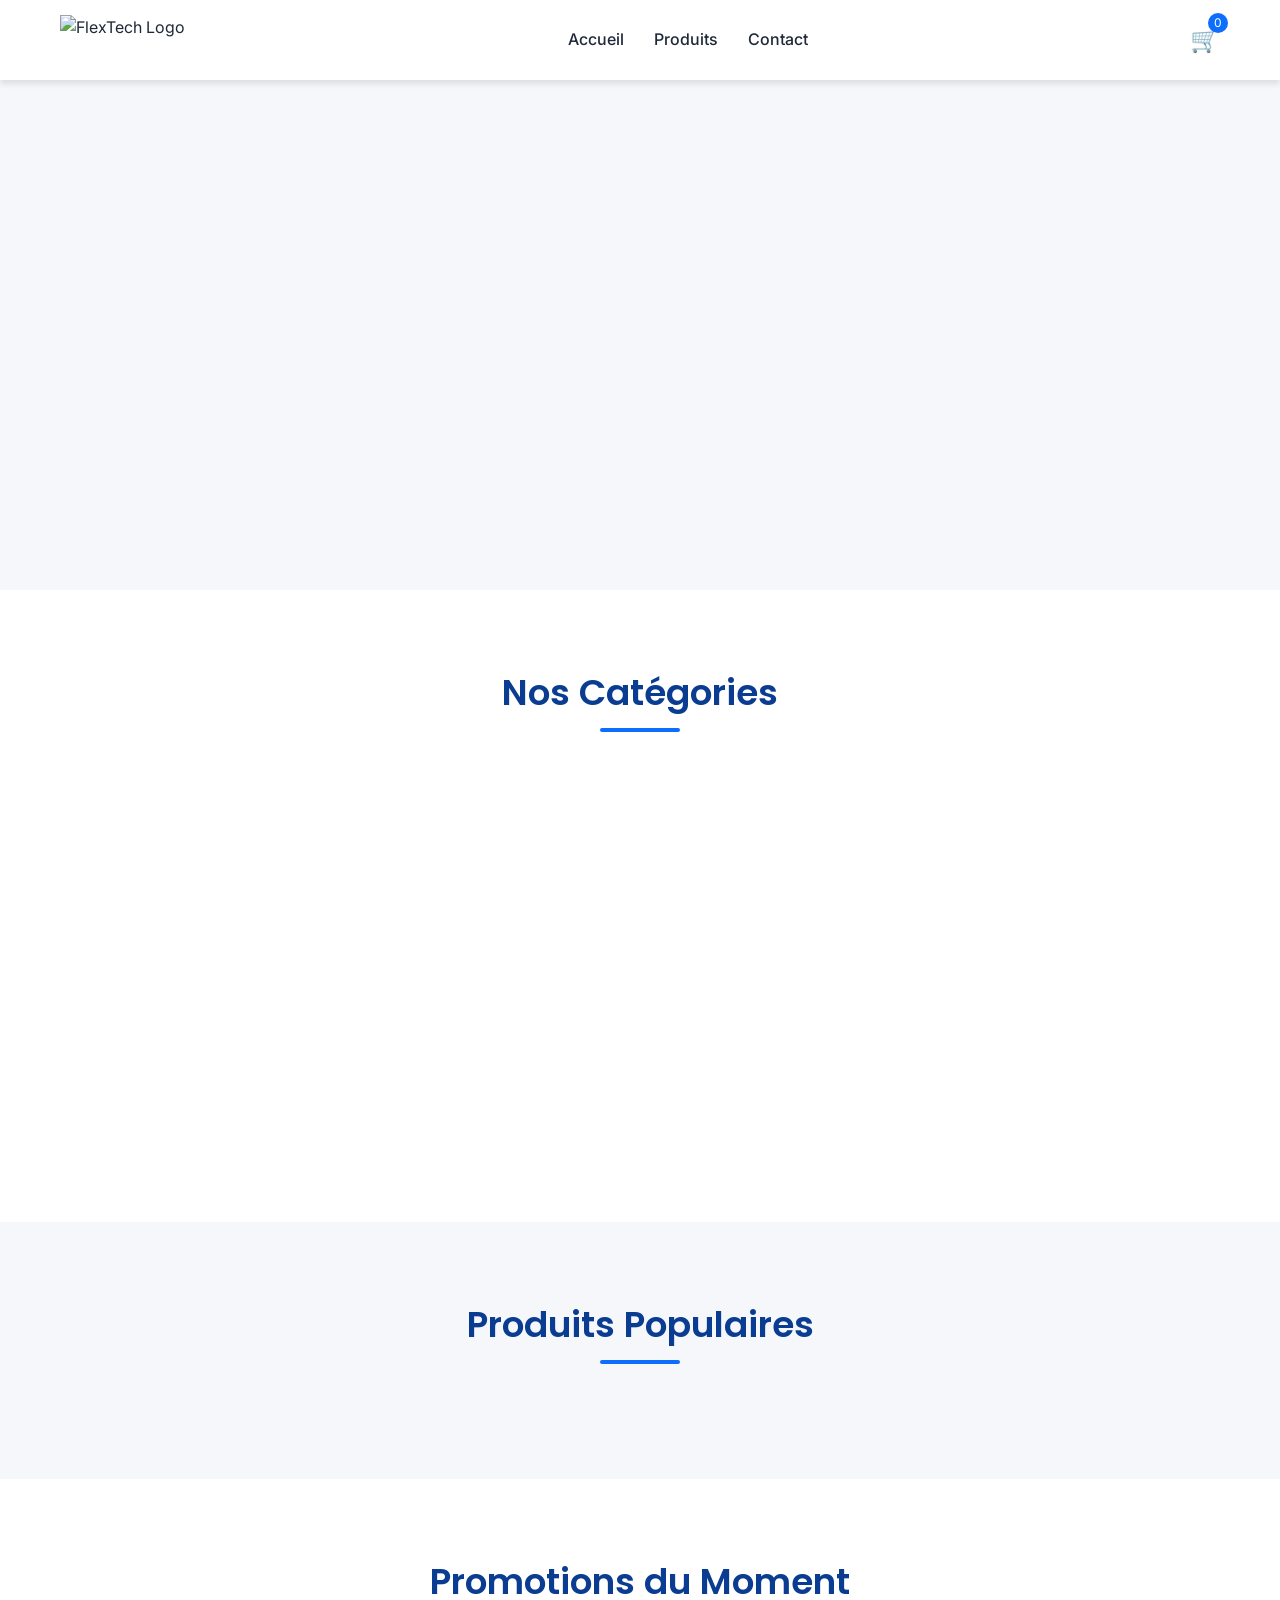
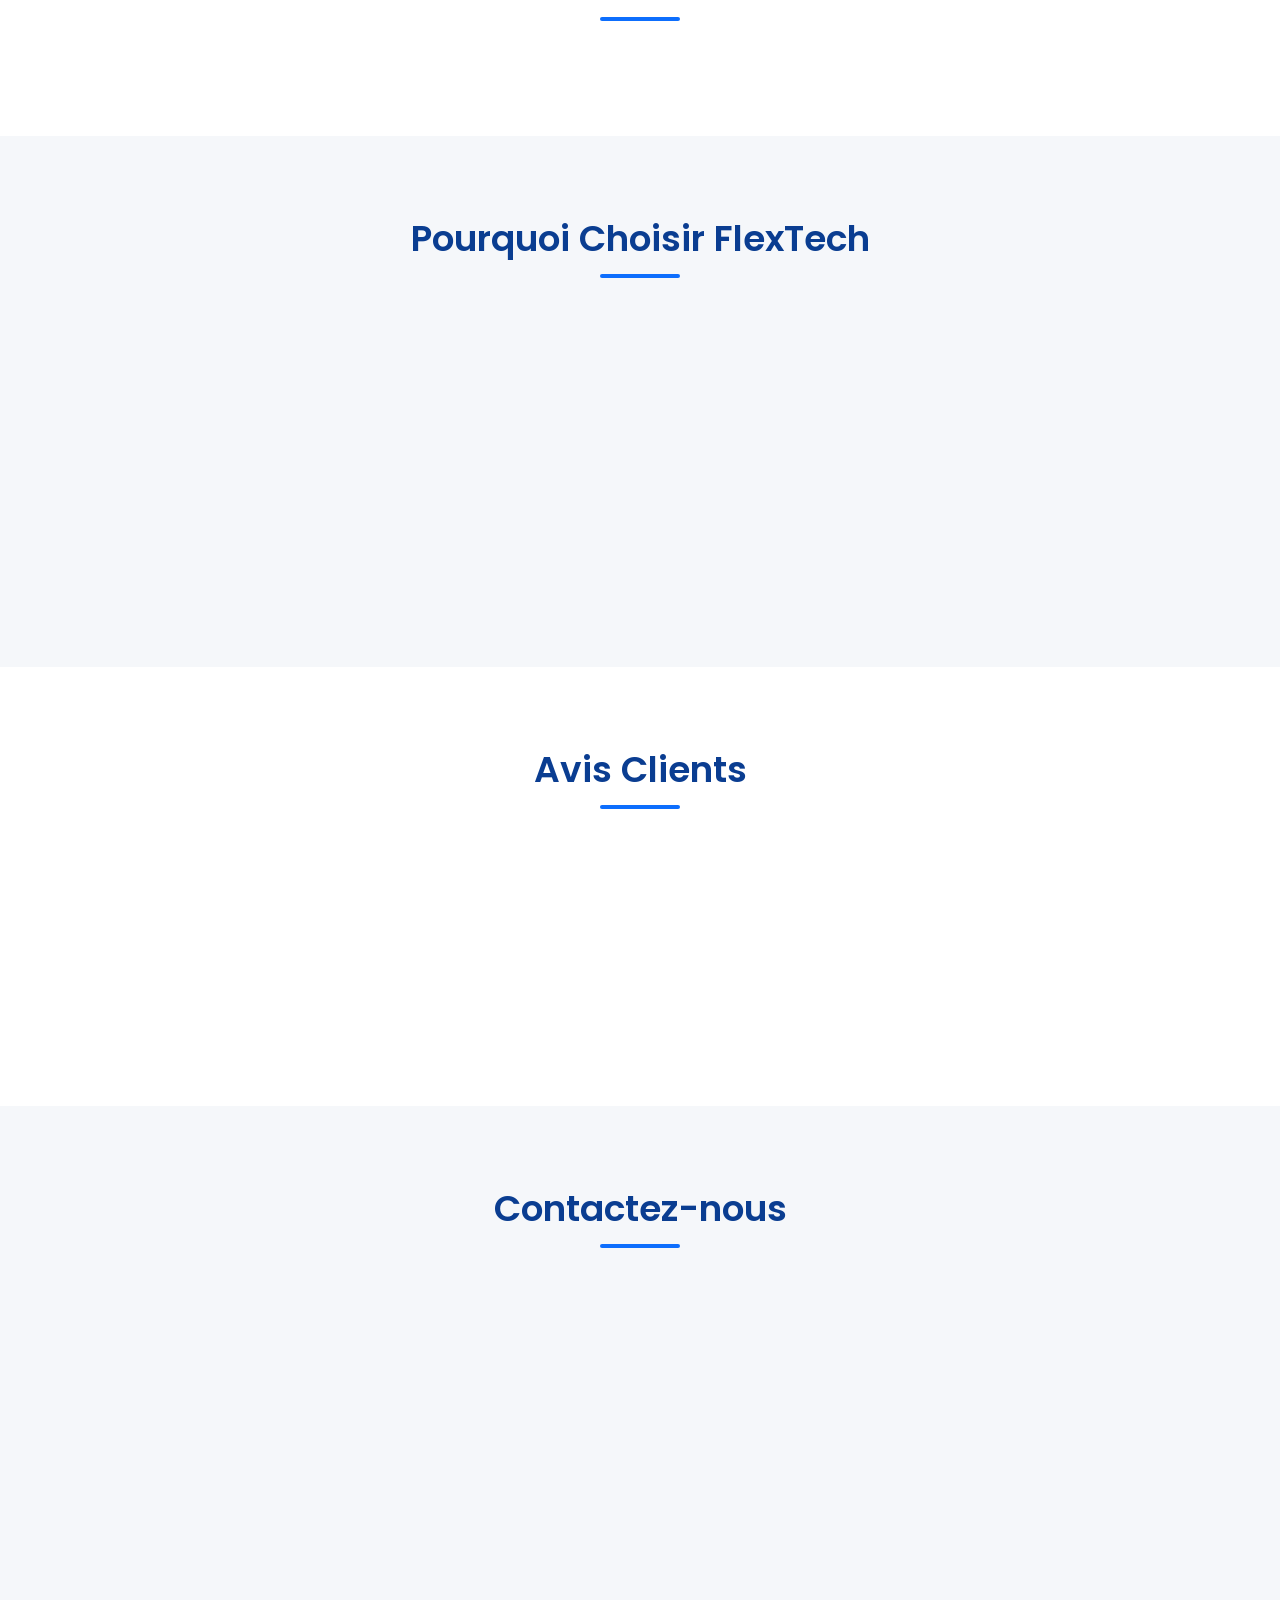
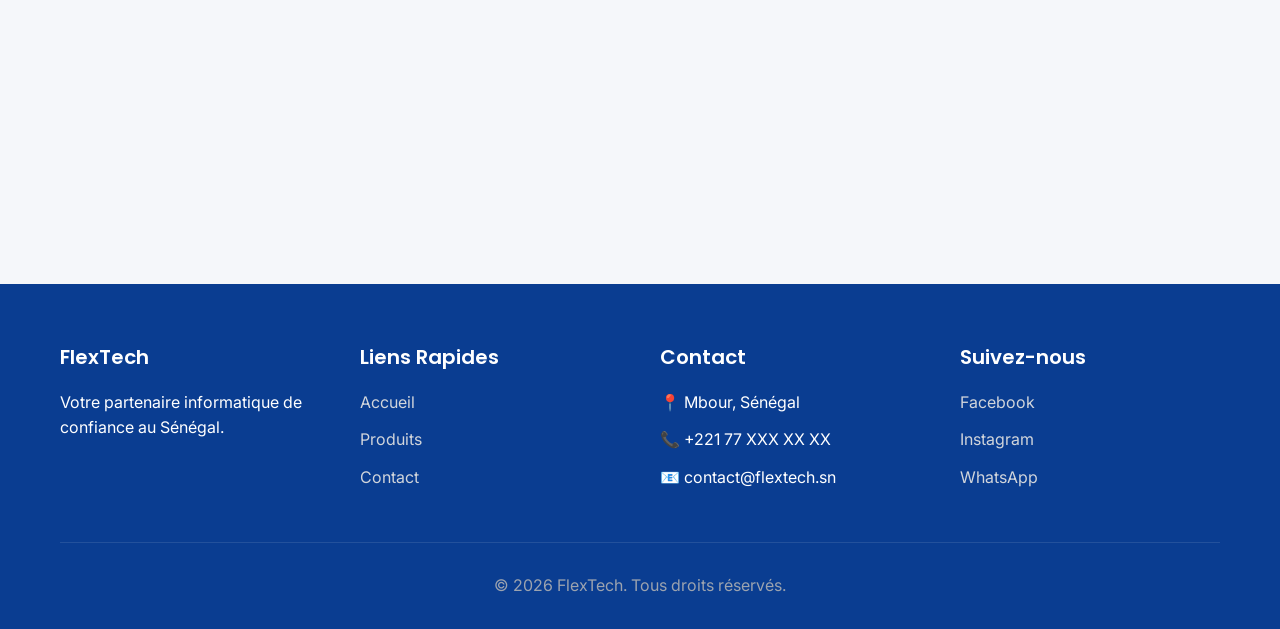
==== index.html @ c7f6315e "Create index.html for FlexTech website This HTML file serves as the main structure for the FlexTech " ====
<!DOCTYPE html>
<html lang="fr">
<head>
  <meta charset="UTF-8">
  <meta name="viewport" content="width=device-width, initial-scale=1.0">
  <title>FlexTech - Le meilleur de l'informatique au meilleur prix</title>
  <meta name="description" content="Découvrez notre catalogue d'ordinateurs, PC gamer, accessoires et périphériques aux meilleurs prix.">
  
  <!-- Google Fonts -->
  <link rel="preconnect" href="https://fonts.googleapis.com">
  <link rel="preconnect" href="https://fonts.gstatic.com" crossorigin>
  <link href="https://fonts.googleapis.com/css2?family=Poppins:wght@400;500;600;700&family=Inter:wght@400;500;600;700&display=swap" rel="stylesheet">
  
  <!-- CSS -->
  <link rel="stylesheet" href="assets/css/style.css">
  <link rel="stylesheet" href="assets/css/responsive.css">
</head>
<body>
  
  <!-- Header -->
  <header class="header">
    <div class="container">
      <a href="index.html" class="logo">
        <img src="assets/images/logo.png" alt="FlexTech Logo">
      </a>
      <nav class="nav">
        <ul>
          <li><a href="index.html">Accueil</a></li>
          <li><a href="produits.html">Produits</a></li>
          <li><a href="contact.html">Contact</a></li>
        </ul>
      </nav>
      <a href="#" class="cart-icon">
        🛒
        <span class="cart-count">0</span>
      </a>
    </div>
  </header>

  <!-- Hero Section -->
  <section class="hero">
    <div class="container">
      <div class="hero-content fade-in">
        <h1>Le meilleur de l'informatique<br>au meilleur prix.</h1>
        <p>PC portables, PC gamer, accessoires et plus encore. Livraison rapide et garantie satisfait.</p>
        <a href="produits.html" class="btn-primary">Explorer le catalogue</a>
      </div>
      <div class="hero-image fade-in">
        <img src="assets/images/hero-pc.jpg" alt="Ordinateur moderne">
      </div>
    </div>
  </section>

  <!-- Categories -->
  <section class="section categories">
    <div class="container">
      <h2 class="section-title">Nos Catégories</h2>
      <div class="categories-grid">
        <div class="category-card fade-in">
          <div class="category-icon">💻</div>
          <h3>PC Portables</h3>
        </div>
        <div class="category-card fade-in">
          <div class="category-icon">🖥️</div>
          <h3>PC de Bureau</h3>
        </div>
        <div class="category-card fade-in">
          <div class="category-icon">🎮</div>
          <h3>PC Gamer</h3>
        </div>
        <div class="category-card fade-in">
          <div class="category-icon">🖥️</div>
          <h3>Moniteurs</h3>
        </div>
        <div class="category-card fade-in">
          <div class="category-icon">⌨️</div>
          <h3>Claviers</h3>
        </div>
        <div class="category-card fade-in">
          <div class="category-icon">🖱️</div>
          <h3>Souris</h3>
        </div>
        <div class="category-card fade-in">
          <div class="category-icon">🎧</div>
          <h3>Casques</h3>
        </div>
        <div class="category-card fade-in">
          <div class="category-icon">💾</div>
          <h3>SSD</h3>
        </div>
        <div class="category-card fade-in">
          <div class="category-icon">🔋</div>
          <h3>Chargeurs</h3>
        </div>
        <div class="category-card fade-in">
          <div class="category-icon">🖨️</div>
          <h3>Imprimantes</h3>
        </div>
      </div>
    </div>
  </section>

  <!-- Produits Populaires -->
  <section class="section products">
    <div class="container">
      <h2 class="section-title">Produits Populaires</h2>
      <div class="products-grid" id="popular-products">
        <!-- Les produits seront chargés via JS -->
      </div>
    </div>
  </section>

  <!-- Promotions -->
  <section class="section promotions">
    <div class="container">
      <h2 class="section-title">Promotions du Moment</h2>
      <div class="products-grid" id="promo-products">
        <!-- Les promotions seront chargées via JS -->
      </div>
    </div>
  </section>

  <!-- Pourquoi choisir FlexTech -->
  <section class="section why-us">
    <div class="container">
      <h2 class="section-title">Pourquoi Choisir FlexTech</h2>
      <div class="why-us-grid">
        <div class="why-us-card fade-in">
          <div class="why-us-icon">🚚</div>
          <h3>Livraison Rapide</h3>
          <p>Expédition sous 24h et livraison partout au Sénégal.</p>
        </div>
        <div class="why-us-card fade-in">
          <div class="why-us-icon">✅</div>
          <h3>Produits Garantis</h3>
          <p>Tous nos produits sont garantis et testés.</p>
        </div>
        <div class="why-us-card fade-in">
          <div class="why-us-icon">💬</div>
          <h3>Support 24/7</h3>
          <p>Une équipe disponible pour vous accompagner.</p>
        </div>
        <div class="why-us-card fade-in">
          <div class="why-us-icon">💳</div>
          <h3>Paiement Sécurisé</h3>
          <p>Plusieurs options de paiement disponibles.</p>
        </div>
      </div>
    </div>
  </section>

  <!-- Avis Clients -->
  <section class="section testimonials">
    <div class="container">
      <h2 class="section-title">Avis Clients</h2>
      <div class="testimonials-grid">
        <div class="testimonial-card fade-in">
          <p class="testimonial-text">"Service impeccable ! J'ai reçu mon HP EliteBook en 24h. Je recommande vivement !"</p>
          <p class="testimonial-author">⭐⭐⭐⭐⭐ — Moussa D.</p>
        </div>
        <div class="testimonial-card fade-in">
          <p class="testimonial-text">"Les prix sont très compétitifs et le service client est au top. Merci FlexTech !"</p>
          <p class="testimonial-author">⭐⭐⭐⭐⭐ — Aïssatou K.</p>
        </div>
        <div class="testimonial-card fade-in">
          <p class="testimonial-text">"J'ai acheté un PC gamer, il est arrivé parfaitement emballé et fonctionne parfaitement."</p>
          <p class="testimonial-author">⭐⭐⭐⭐⭐ — Ibrahima S.</p>
        </div>
      </div>
    </div>
  </section>

  <!-- Contact -->
  <section class="section contact" id="contact">
    <div class="container">
      <h2 class="section-title">Contactez-nous</h2>
      <form class="contact-form fade-in">
        <div class="form-group">
          <label for="name">Nom complet</label>
          <input type="text" id="name" required>
        </div>
        <div class="form-group">
          <label for="email">Email</label>
          <input type="email" id="email" required>
        </div>
        <div class="form-group">
          <label for="message">Message</label>
          <textarea id="message" rows="5" required></textarea>
        </div>
        <button type="submit" class="btn-primary">Envoyer</button>
      </form>
    </div>
  </section>

  <!-- Footer -->
  <footer class="footer">
    <div class="container">
      <div class="footer-grid">
        <div class="footer-col">
          <h3>FlexTech</h3>
          <p>Votre partenaire informatique de confiance au Sénégal.</p>
        </div>
        <div class="footer-col">
          <h3>Liens Rapides</h3>
          <ul>
            <li><a href="index.html">Accueil</a></li>
            <li><a href="produits.html">Produits</a></li>
            <li><a href="contact.html">Contact</a></li>
          </ul>
        </div>
        <div class="footer-col">
          <h3>Contact</h3>
          <ul>
            <li>📍 Mbour, Sénégal</li>
            <li>📞 +221 77 XXX XX XX</li>
            <li>📧 contact@flextech.sn</li>
          </ul>
        </div>
        <div class="footer-col">
          <h3>Suivez-nous</h3>
          <ul>
            <li><a href="#">Facebook</a></li>
            <li><a href="#">Instagram</a></li>
            <li><a href="#">WhatsApp</a></li>
          </ul>
        </div>
      </div>
      <div class="footer-bottom">
        <p>&copy; 2026 FlexTech. Tous droits réservés.</p>
      </div>
    </div>
  </footer>

  <!-- JavaScript -->
  <script src="assets/js/app.js"></script>
  <script src="assets/js/products.js"></script>
</body>
</html>
---- assets/css/style.css ----
/* ========================================
   FLEXTECH TEMPLATE - Styles Principaux
   ======================================== */

/* --- Variables CSS (Charte graphique) --- */
:root {
  --primary-blue: #0D6EFD;
  --dark-blue: #0A3D91;
  --white: #FFFFFF;
  --light-gray: #F5F7FA;
  --text-color: #1F2937;
  --font-titles: 'Poppins', sans-serif;
  --font-body: 'Inter', sans-serif;
  --transition: all 0.3s ease;
  --shadow: 0 4px 6px rgba(0, 0, 0, 0.1);
  --shadow-hover: 0 10px 20px rgba(0, 0, 0, 0.15);
}

/* --- Reset & Base --- */
* {
  margin: 0;
  padding: 0;
  box-sizing: border-box;
}

html {
  scroll-behavior: smooth;
}

body {
  font-family: var(--font-body);
  color: var(--text-color);
  background-color: var(--white);
  line-height: 1.6;
}

/* --- Typographie --- */
h1, h2, h3, h4, h5, h6 {
  font-family: var(--font-titles);
  font-weight: 600;
  line-height: 1.3;
}

a {
  text-decoration: none;
  color: inherit;
  transition: var(--transition);
}

img {
  max-width: 100%;
  height: auto;
  display: block;
}

/* --- Container --- */
.container {
  max-width: 1200px;
  margin: 0 auto;
  padding: 0 20px;
}

/* --- Header --- */
.header {
  background-color: var(--white);
  box-shadow: var(--shadow);
  position: sticky;
  top: 0;
  z-index: 1000;
}

.header .container {
  display: flex;
  justify-content: space-between;
  align-items: center;
  padding: 15px 20px;
}

.logo img {
  height: 50px;
}

.nav ul {
  display: flex;
  list-style: none;
  gap: 30px;
}

.nav a {
  font-weight: 500;
  color: var(--text-color);
  padding: 8px 0;
  position: relative;
}

.nav a:hover {
  color: var(--primary-blue);
}

.nav a::after {
  content: '';
  position: absolute;
  bottom: 0;
  left: 0;
  width: 0;
  height: 2px;
  background-color: var(--primary-blue);
  transition: var(--transition);
}

.nav a:hover::after {
  width: 100%;
}

.cart-icon {
  position: relative;
  font-size: 24px;
  color: var(--text-color);
}

.cart-count {
  position: absolute;
  top: -8px;
  right: -8px;
  background-color: var(--primary-blue);
  color: var(--white);
  font-size: 12px;
  width: 20px;
  height: 20px;
  border-radius: 50%;
  display: flex;
  align-items: center;
  justify-content: center;
}

/* --- Hero Section --- */
.hero {
  background-color: var(--light-gray);
  padding: 80px 0;
}

.hero .container {
  display: grid;
  grid-template-columns: 1fr 1fr;
  gap: 60px;
  align-items: center;
}

.hero-content h1 {
  font-size: 48px;
  margin-bottom: 20px;
  color: var(--dark-blue);
}

.hero-content p {
  font-size: 18px;
  margin-bottom: 30px;
  color: var(--text-color);
}

.btn-primary {
  display: inline-block;
  background-color: var(--primary-blue);
  color: var(--white);
  padding: 15px 40px;
  border-radius: 8px;
  font-weight: 600;
  font-size: 16px;
  transition: var(--transition);
  border: none;
  cursor: pointer;
}

.btn-primary:hover {
  background-color: var(--dark-blue);
  transform: translateY(-3px);
  box-shadow: var(--shadow-hover);
}

.hero-image img {
  border-radius: 12px;
  box-shadow: var(--shadow-hover);
}

/* --- Sections --- */
.section {
  padding: 80px 0;
}

.section-title {
  text-align: center;
  font-size: 36px;
  margin-bottom: 50px;
  color: var(--dark-blue);
  position: relative;
}

.section-title::after {
  content: '';
  position: absolute;
  bottom: -15px;
  left: 50%;
  transform: translateX(-50%);
  width: 80px;
  height: 4px;
  background-color: var(--primary-blue);
  border-radius: 2px;
}

/* --- Categories --- */
.categories {
  background-color: var(--white);
}

.categories-grid {
  display: grid;
  grid-template-columns: repeat(auto-fit, minmax(150px, 1fr));
  gap: 30px;
}

.category-card {
  text-align: center;
  padding: 30px 20px;
  background-color: var(--light-gray);
  border-radius: 12px;
  transition: var(--transition);
  cursor: pointer;
}

.category-card:hover {
  transform: translateY(-5px);
  box-shadow: var(--shadow);
  background-color: var(--white);
}

.category-icon {
  font-size: 48px;
  margin-bottom: 15px;
}

.category-card h3 {
  font-size: 16px;
  color: var(--text-color);
}

/* --- Products --- */
.products {
  background-color: var(--light-gray);
}

.products-grid {
  display: grid;
  grid-template-columns: repeat(auto-fill, minmax(280px, 1fr));
  gap: 30px;
}

.product-card {
  background-color: var(--white);
  border-radius: 12px;
  overflow: hidden;
  box-shadow: var(--shadow);
  transition: var(--transition);
}

.product-card:hover {
  transform: translateY(-8px);
  box-shadow: var(--shadow-hover);
}

.product-image {
  height: 220px;
  overflow: hidden;
  background-color: var(--light-gray);
  display: flex;
  align-items: center;
  justify-content: center;
}

.product-image img {
  width: 100%;
  height: 100%;
  object-fit: cover;
  transition: var(--transition);
}

.product-card:hover .product-image img {
  transform: scale(1.05);
}

.product-info {
  padding: 20px;
}

.product-name {
  font-size: 18px;
  font-weight: 600;
  margin-bottom: 8px;
  color: var(--text-color);
}

.product-specs {
  font-size: 14px;
  color: #6B7280;
  margin-bottom: 12px;
}

.product-price {
  font-size: 22px;
  font-weight: 700;
  color: var(--primary-blue);
  margin-bottom: 12px;
}

.product-rating {
  color: #FBBF24;
  margin-bottom: 15px;
}

.btn-whatsapp {
  display: block;
  width: 100%;
  padding: 12px;
  background-color: #25D366;
  color: var(--white);
  text-align: center;
  border-radius: 8px;
  font-weight: 600;
  transition: var(--transition);
}

.btn-whatsapp:hover {
  background-color: #128C7E;
  transform: translateY(-2px);
}

/* --- Promotions --- */
.promotions {
  background-color: var(--white);
}

/* --- Why Choose Us --- */
.why-us {
  background-color: var(--light-gray);
}

.why-us-grid {
  display: grid;
  grid-template-columns: repeat(auto-fit, minmax(250px, 1fr));
  gap: 40px;
}

.why-us-card {
  text-align: center;
  padding: 30px;
  background-color: var(--white);
  border-radius: 12px;
  box-shadow: var(--shadow);
}

.why-us-icon {
  font-size: 48px;
  color: var(--primary-blue);
  margin-bottom: 20px;
}

.why-us-card h3 {
  font-size: 20px;
  margin-bottom: 15px;
  color: var(--dark-blue);
}

/* --- Testimonials --- */
.testimonials {
  background-color: var(--white);
}

.testimonials-grid {
  display: grid;
  grid-template-columns: repeat(auto-fit, minmax(300px, 1fr));
  gap: 30px;
}

.testimonial-card {
  background-color: var(--light-gray);
  padding: 30px;
  border-radius: 12px;
}

.testimonial-text {
  font-style: italic;
  margin-bottom: 20px;
  font-size: 16px;
}

.testimonial-author {
  font-weight: 600;
  color: var(--dark-blue);
}

/* --- Contact --- */
.contact {
  background-color: var(--light-gray);
}

.contact .container {
  max-width: 600px;
}

.contact-form {
  background-color: var(--white);
  padding: 40px;
  border-radius: 12px;
  box-shadow: var(--shadow);
}

.form-group {
  margin-bottom: 20px;
}

.form-group label {
  display: block;
  margin-bottom: 8px;
  font-weight: 500;
}

.form-group input,
.form-group textarea {
  width: 100%;
  padding: 12px;
  border: 2px solid #E5E7EB;
  border-radius: 8px;
  font-family: var(--font-body);
  font-size: 16px;
  transition: var(--transition);
}

.form-group input:focus,
.form-group textarea:focus {
  outline: none;
  border-color: var(--primary-blue);
}

/* --- Footer --- */
.footer {
  background-color: var(--dark-blue);
  color: var(--white);
  padding: 60px 0 30px;
}

.footer-grid {
  display: grid;
  grid-template-columns: repeat(auto-fit, minmax(200px, 1fr));
  gap: 40px;
  margin-bottom: 40px;
}

.footer h3 {
  font-size: 20px;
  margin-bottom: 20px;
}

.footer ul {
  list-style: none;
}

.footer ul li {
  margin-bottom: 12px;
}

.footer a {
  color: #D1D5DB;
}

.footer a:hover {
  color: var(--white);
}

.footer-bottom {
  text-align: center;
  padding-top: 30px;
  border-top: 1px solid rgba(255, 255, 255, 0.1);
  color: #9CA3AF;
}

/* --- Animations --- */
.fade-in {
  opacity: 0;
  transform: translateY(30px);
  transition: opacity 0.6s ease, transform 0.6s ease;
}

.fade-in.visible {
  opacity: 1;
  transform: translateY(0);
}

/* --- Responsive Mobile --- */
@media (max-width: 768px) {
  .hero .container {
    grid-template-columns: 1fr;
    text-align: center;
  }
  
  .hero-content h1 {
    font-size: 32px;
  }
  
  .nav {
    display: none;
  }
  
  .section {
    padding: 50px 0;
  }
  
  .section-title {
    font-size: 28px;
  }
}
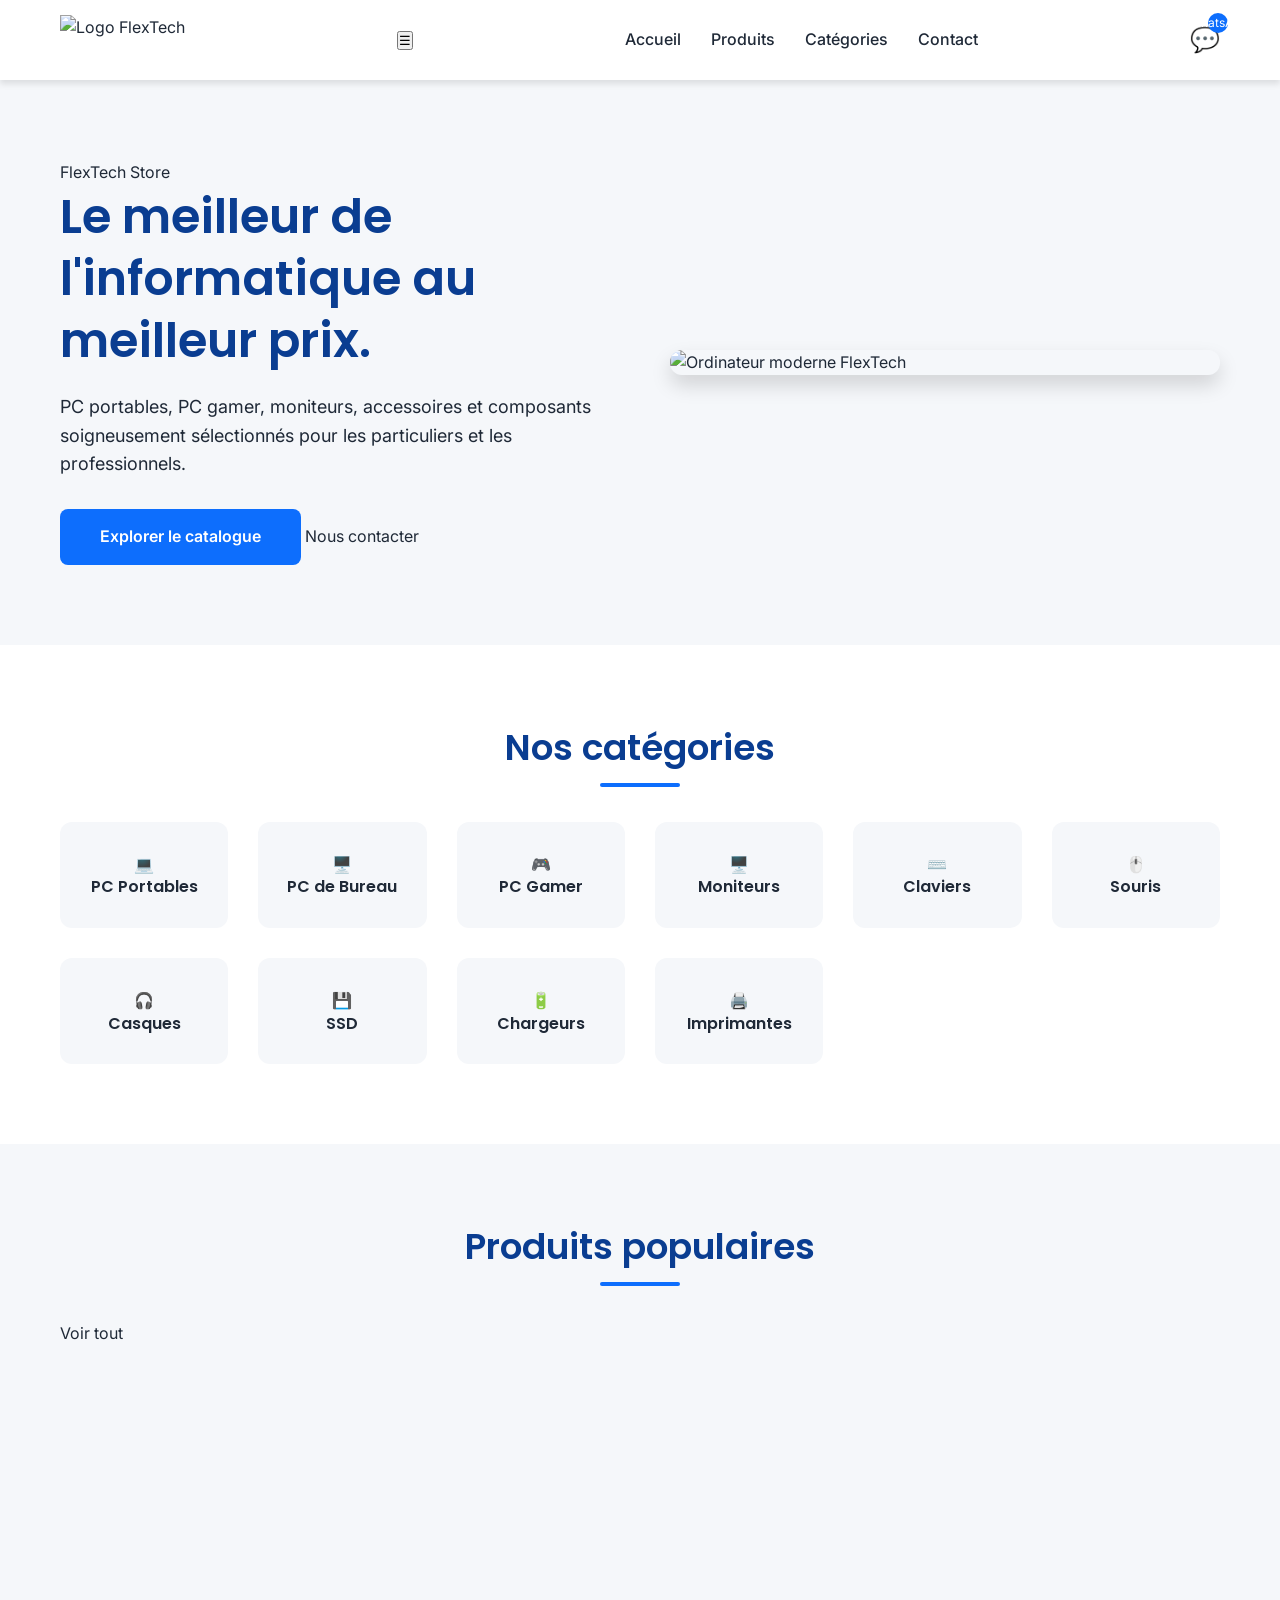
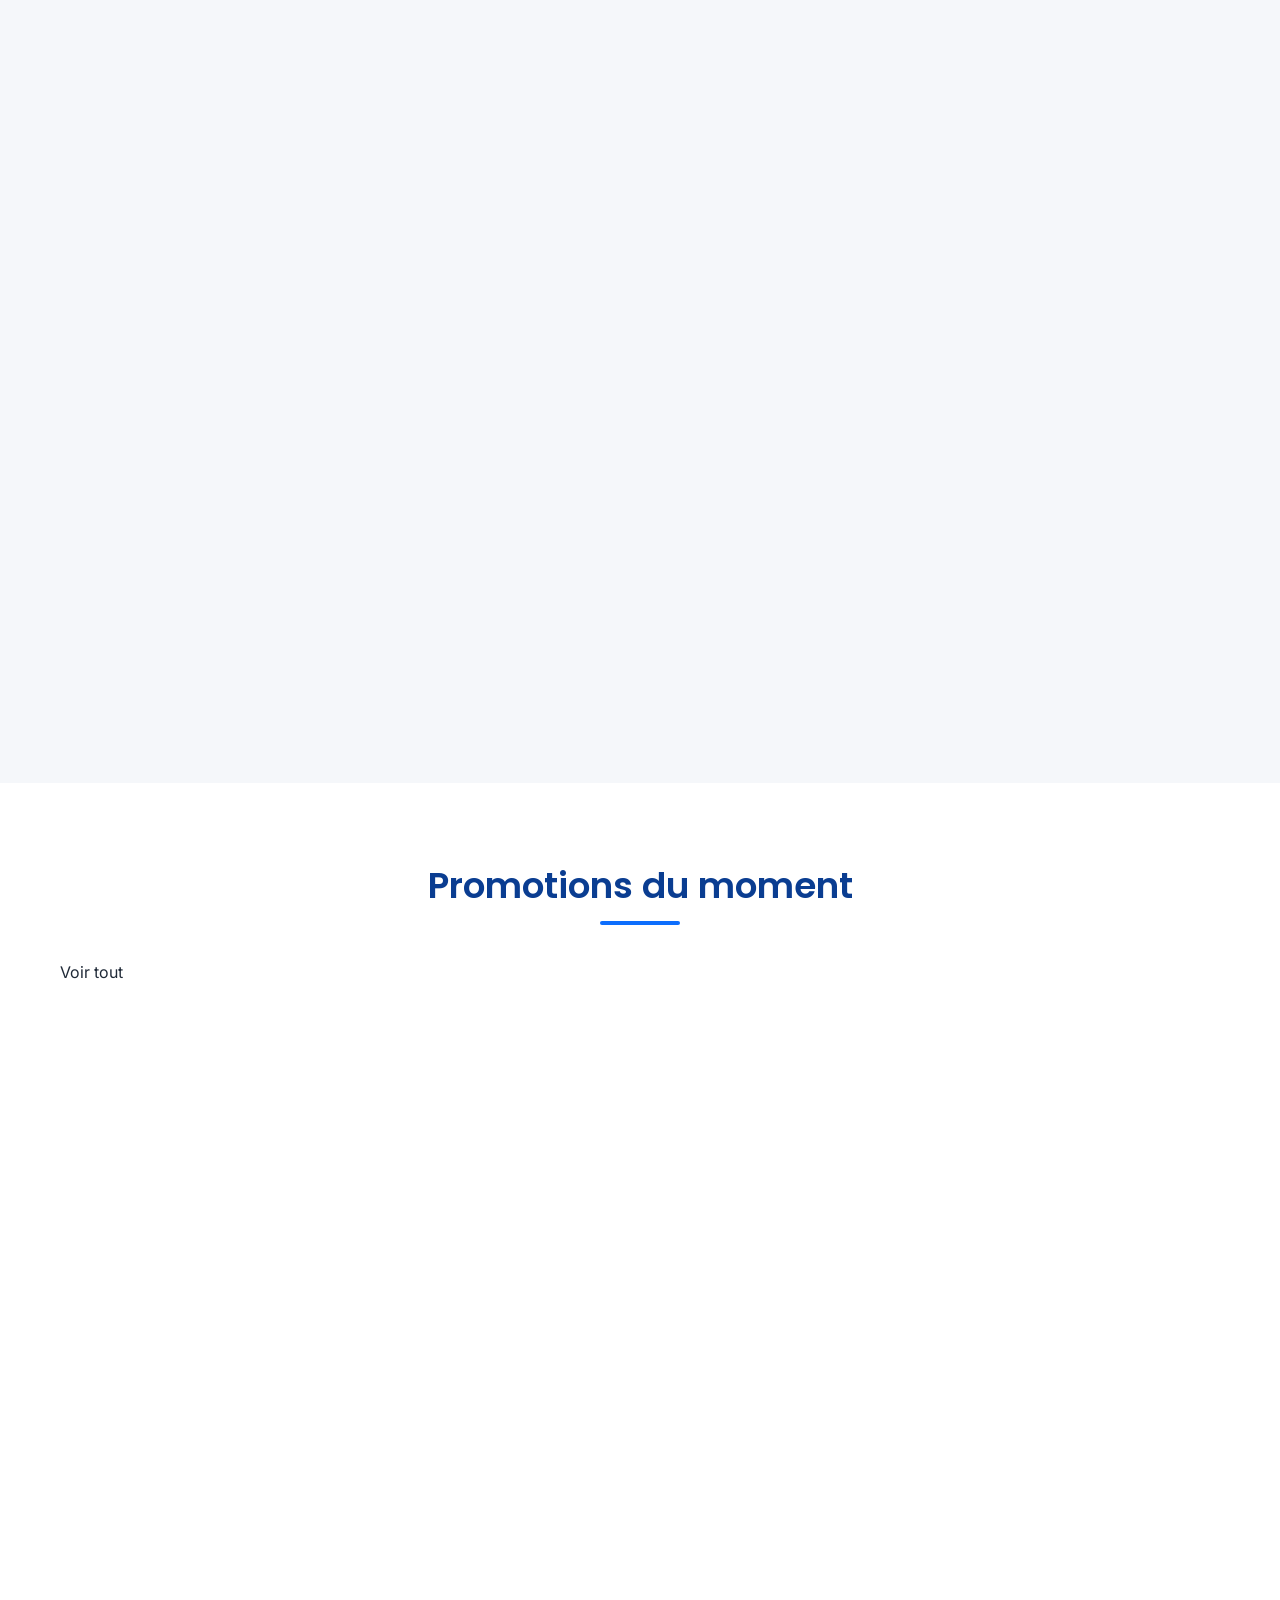
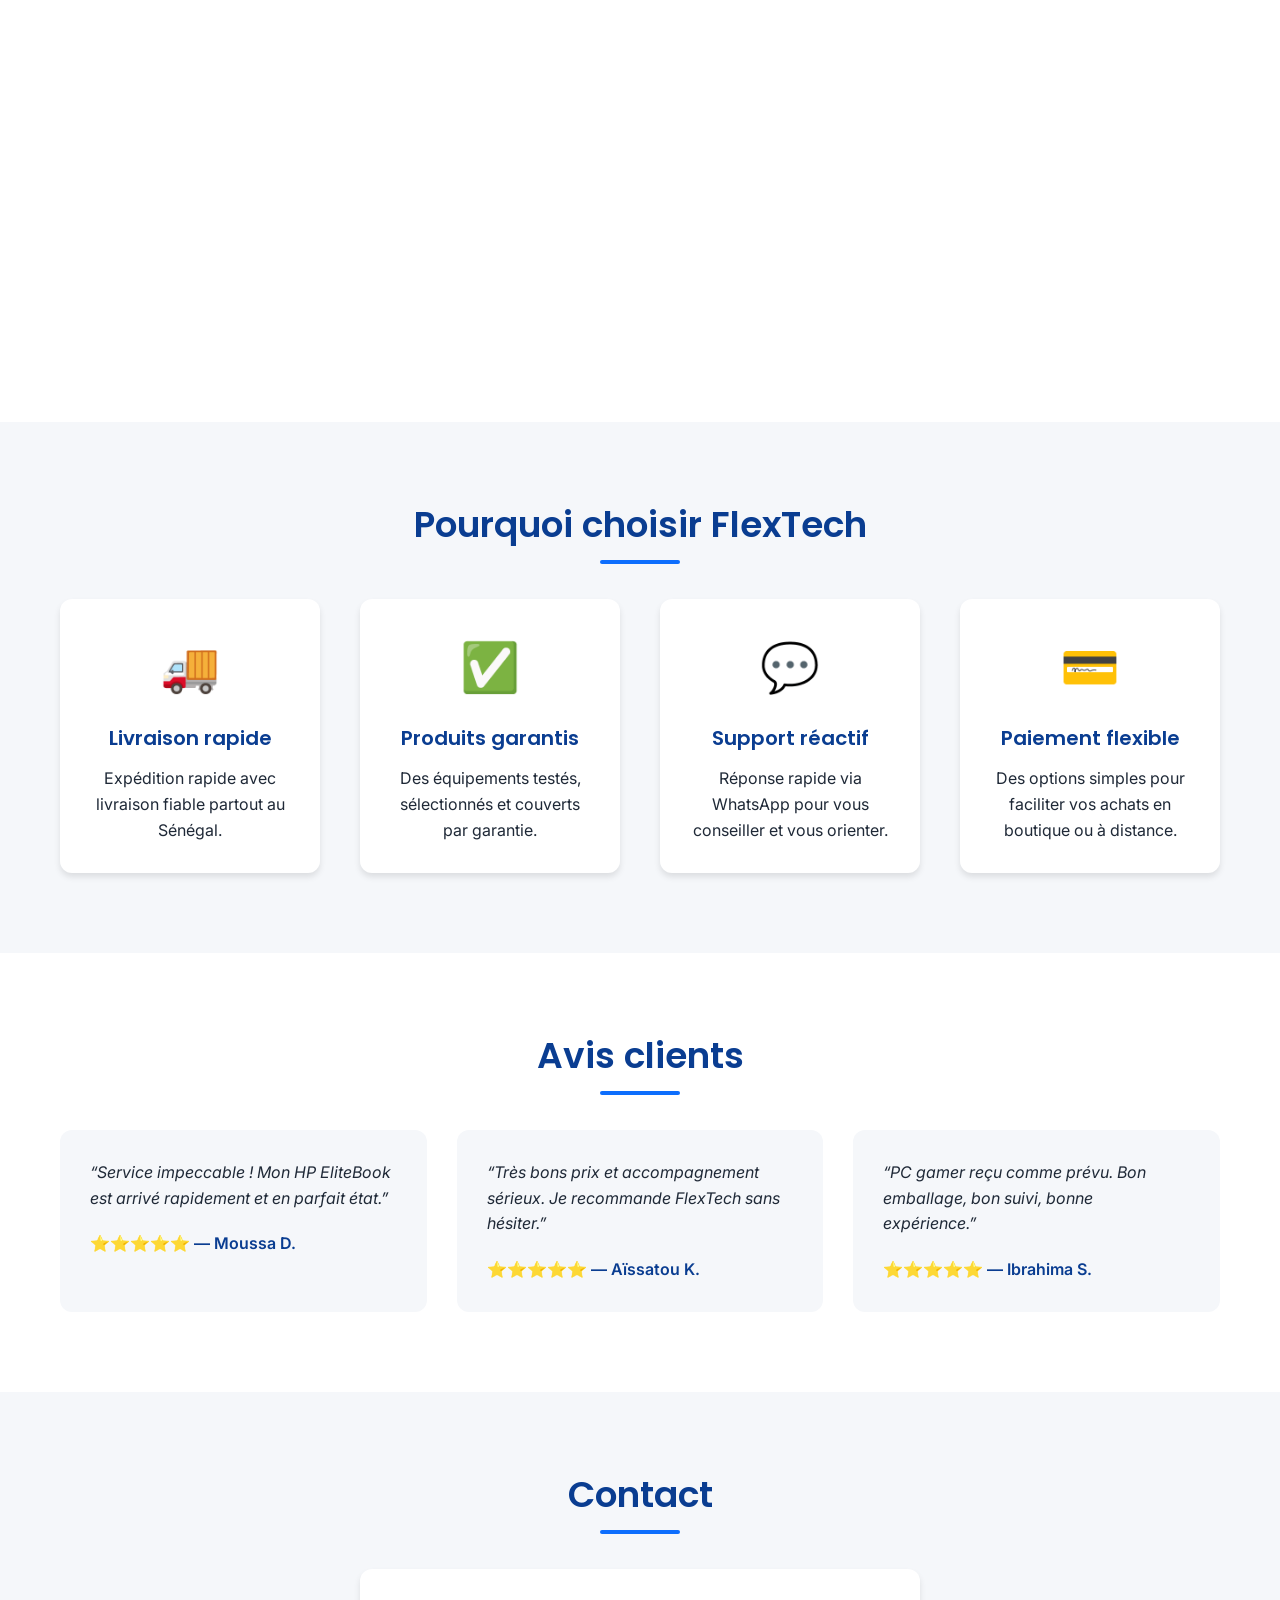
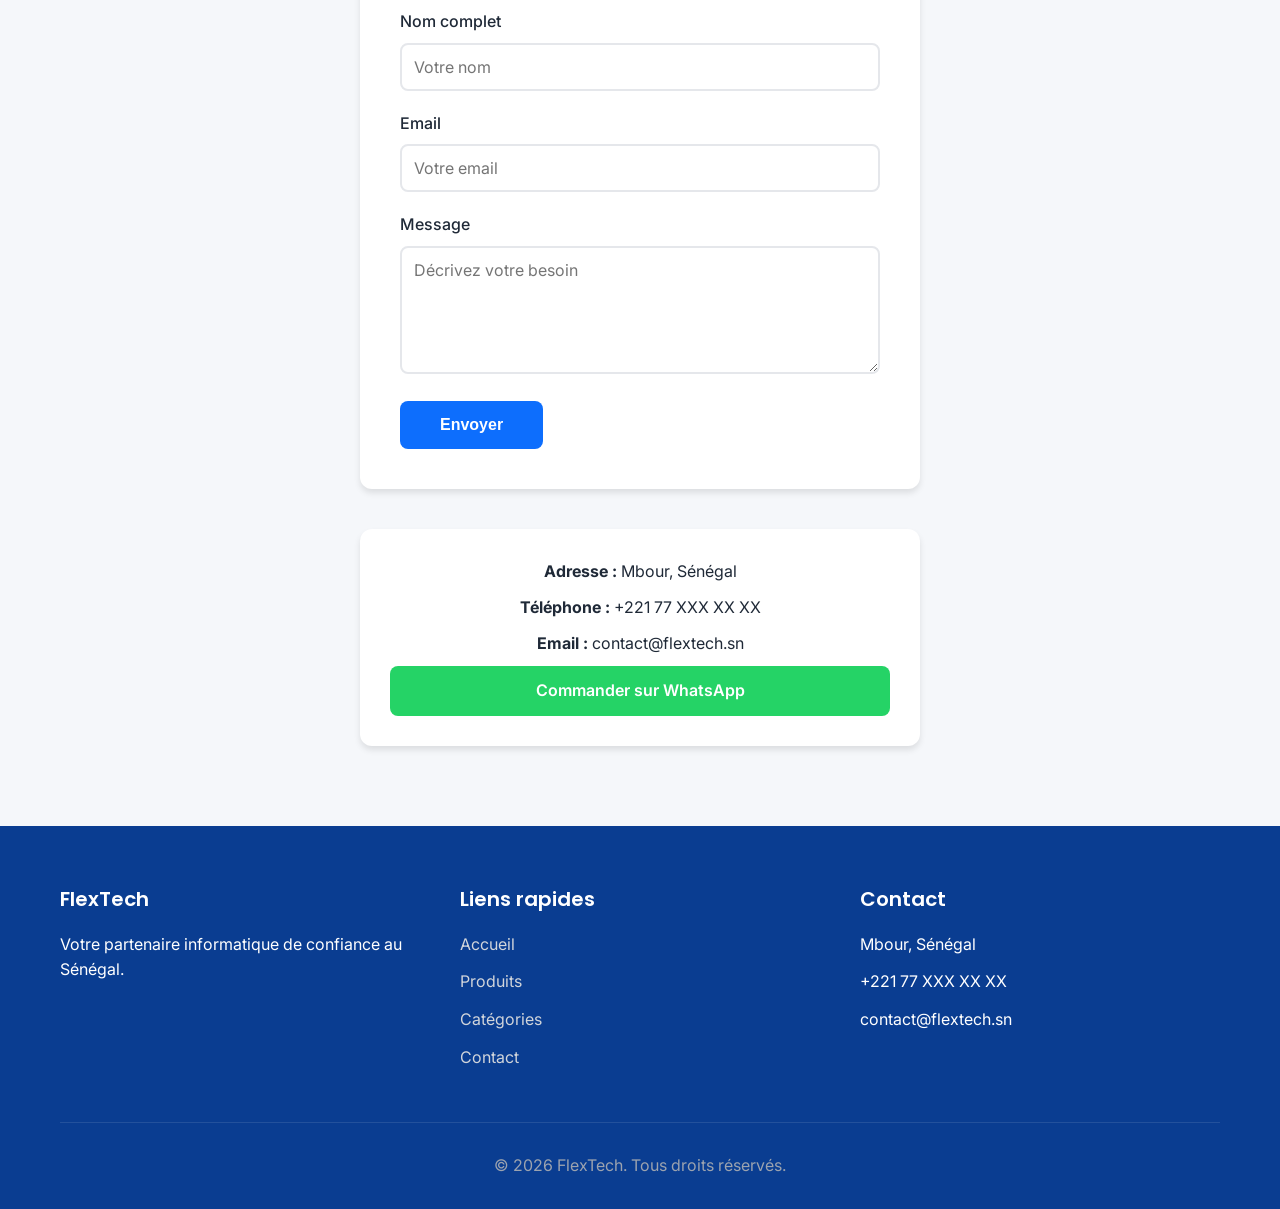
==== commit 0e57c6cc: "Update index.html" ====
--- a/index.html
+++ b/index.html
@@ -4,224 +4,202 @@
   <meta charset="UTF-8">
   <meta name="viewport" content="width=device-width, initial-scale=1.0">
   <title>FlexTech - Le meilleur de l'informatique au meilleur prix</title>
-  <meta name="description" content="Découvrez notre catalogue d'ordinateurs, PC gamer, accessoires et périphériques aux meilleurs prix.">
-  
-  <!-- Google Fonts -->
+  <meta name="description" content="FlexTech propose des PC portables, PC gamer, accessoires et composants informatiques au meilleur prix.">
+
+  <meta name="robots" content="index, follow">
+  <meta name="theme-color" content="#0D6EFD">
+
   <link rel="preconnect" href="https://fonts.googleapis.com">
   <link rel="preconnect" href="https://fonts.gstatic.com" crossorigin>
-  <link href="https://fonts.googleapis.com/css2?family=Poppins:wght@400;500;600;700&family=Inter:wght@400;500;600;700&display=swap" rel="stylesheet">
-  
-  <!-- CSS -->
+  <link href="https://fonts.googleapis.com/css2?family=Poppins:wght@400;500;600;700;800&family=Inter:wght@400;500;600;700&display=swap" rel="stylesheet">
+
   <link rel="stylesheet" href="assets/css/style.css">
   <link rel="stylesheet" href="assets/css/responsive.css">
 </head>
 <body>
-  
-  <!-- Header -->
+
   <header class="header">
-    <div class="container">
-      <a href="index.html" class="logo">
-        <img src="assets/images/logo.png" alt="FlexTech Logo">
+    <div class="container header-inner">
+      <a href="index.html" class="logo" aria-label="Accueil FlexTech">
+        <img src="assets/images/logo.png" alt="Logo FlexTech">
       </a>
-      <nav class="nav">
+
+      <button class="menu-toggle" aria-label="Ouvrir le menu" aria-expanded="false">
+        ☰
+      </button>
+
+      <nav class="nav" id="nav-menu">
         <ul>
-          <li><a href="index.html">Accueil</a></li>
+          <li><a href="index.html" class="active">Accueil</a></li>
           <li><a href="produits.html">Produits</a></li>
-          <li><a href="contact.html">Contact</a></li>
+          <li><a href="#categories">Catégories</a></li>
+          <li><a href="#contact">Contact</a></li>
         </ul>
       </nav>
-      <a href="#" class="cart-icon">
-        🛒
-        <span class="cart-count">0</span>
+
+      <a href="https://wa.me/221770000000" class="cart-icon" target="_blank" rel="noopener">
+        💬
+        <span class="cart-count">WhatsApp</span>
       </a>
     </div>
   </header>
 
-  <!-- Hero Section -->
-  <section class="hero">
-    <div class="container">
-      <div class="hero-content fade-in">
-        <h1>Le meilleur de l'informatique<br>au meilleur prix.</h1>
-        <p>PC portables, PC gamer, accessoires et plus encore. Livraison rapide et garantie satisfait.</p>
-        <a href="produits.html" class="btn-primary">Explorer le catalogue</a>
-      </div>
-      <div class="hero-image fade-in">
-        <img src="assets/images/hero-pc.jpg" alt="Ordinateur moderne">
-      </div>
-    </div>
-  </section>
-
-  <!-- Categories -->
-  <section class="section categories">
-    <div class="container">
-      <h2 class="section-title">Nos Catégories</h2>
-      <div class="categories-grid">
-        <div class="category-card fade-in">
-          <div class="category-icon">💻</div>
-          <h3>PC Portables</h3>
-        </div>
-        <div class="category-card fade-in">
-          <div class="category-icon">🖥️</div>
-          <h3>PC de Bureau</h3>
-        </div>
-        <div class="category-card fade-in">
-          <div class="category-icon">🎮</div>
-          <h3>PC Gamer</h3>
-        </div>
-        <div class="category-card fade-in">
-          <div class="category-icon">🖥️</div>
-          <h3>Moniteurs</h3>
-        </div>
-        <div class="category-card fade-in">
-          <div class="category-icon">⌨️</div>
-          <h3>Claviers</h3>
-        </div>
-        <div class="category-card fade-in">
-          <div class="category-icon">🖱️</div>
-          <h3>Souris</h3>
-        </div>
-        <div class="category-card fade-in">
-          <div class="category-icon">🎧</div>
-          <h3>Casques</h3>
-        </div>
-        <div class="category-card fade-in">
-          <div class="category-icon">💾</div>
-          <h3>SSD</h3>
-        </div>
-        <div class="category-card fade-in">
-          <div class="category-icon">🔋</div>
-          <h3>Chargeurs</h3>
-        </div>
-        <div class="category-card fade-in">
-          <div class="category-icon">🖨️</div>
-          <h3>Imprimantes</h3>
-        </div>
-      </div>
-    </div>
-  </section>
-
-  <!-- Produits Populaires -->
-  <section class="section products">
-    <div class="container">
-      <h2 class="section-title">Produits Populaires</h2>
-      <div class="products-grid" id="popular-products">
-        <!-- Les produits seront chargés via JS -->
-      </div>
-    </div>
-  </section>
-
-  <!-- Promotions -->
-  <section class="section promotions">
-    <div class="container">
-      <h2 class="section-title">Promotions du Moment</h2>
-      <div class="products-grid" id="promo-products">
-        <!-- Les promotions seront chargées via JS -->
-      </div>
-    </div>
-  </section>
-
-  <!-- Pourquoi choisir FlexTech -->
-  <section class="section why-us">
-    <div class="container">
-      <h2 class="section-title">Pourquoi Choisir FlexTech</h2>
-      <div class="why-us-grid">
-        <div class="why-us-card fade-in">
-          <div class="why-us-icon">🚚</div>
-          <h3>Livraison Rapide</h3>
-          <p>Expédition sous 24h et livraison partout au Sénégal.</p>
-        </div>
-        <div class="why-us-card fade-in">
-          <div class="why-us-icon">✅</div>
-          <h3>Produits Garantis</h3>
-          <p>Tous nos produits sont garantis et testés.</p>
-        </div>
-        <div class="why-us-card fade-in">
-          <div class="why-us-icon">💬</div>
-          <h3>Support 24/7</h3>
-          <p>Une équipe disponible pour vous accompagner.</p>
-        </div>
-        <div class="why-us-card fade-in">
-          <div class="why-us-icon">💳</div>
-          <h3>Paiement Sécurisé</h3>
-          <p>Plusieurs options de paiement disponibles.</p>
-        </div>
-      </div>
-    </div>
-  </section>
-
-  <!-- Avis Clients -->
-  <section class="section testimonials">
-    <div class="container">
-      <h2 class="section-title">Avis Clients</h2>
-      <div class="testimonials-grid">
-        <div class="testimonial-card fade-in">
-          <p class="testimonial-text">"Service impeccable ! J'ai reçu mon HP EliteBook en 24h. Je recommande vivement !"</p>
-          <p class="testimonial-author">⭐⭐⭐⭐⭐ — Moussa D.</p>
-        </div>
-        <div class="testimonial-card fade-in">
-          <p class="testimonial-text">"Les prix sont très compétitifs et le service client est au top. Merci FlexTech !"</p>
-          <p class="testimonial-author">⭐⭐⭐⭐⭐ — Aïssatou K.</p>
-        </div>
-        <div class="testimonial-card fade-in">
-          <p class="testimonial-text">"J'ai acheté un PC gamer, il est arrivé parfaitement emballé et fonctionne parfaitement."</p>
-          <p class="testimonial-author">⭐⭐⭐⭐⭐ — Ibrahima S.</p>
-        </div>
-      </div>
-    </div>
-  </section>
-
-  <!-- Contact -->
-  <section class="section contact" id="contact">
-    <div class="container">
-      <h2 class="section-title">Contactez-nous</h2>
-      <form class="contact-form fade-in">
-        <div class="form-group">
-          <label for="name">Nom complet</label>
-          <input type="text" id="name" required>
-        </div>
-        <div class="form-group">
-          <label for="email">Email</label>
-          <input type="email" id="email" required>
-        </div>
-        <div class="form-group">
-          <label for="message">Message</label>
-          <textarea id="message" rows="5" required></textarea>
-        </div>
-        <button type="submit" class="btn-primary">Envoyer</button>
-      </form>
-    </div>
-  </section>
-
-  <!-- Footer -->
+  <main>
+    <section class="hero">
+      <div class="container hero-grid">
+        <div class="hero-content fade-in">
+          <span class="hero-badge">FlexTech Store</span>
+          <h1>Le meilleur de l'informatique au meilleur prix.</h1>
+          <p>PC portables, PC gamer, moniteurs, accessoires et composants soigneusement sélectionnés pour les particuliers et les professionnels.</p>
+          <div class="hero-actions">
+            <a href="produits.html" class="btn-primary">Explorer le catalogue</a>
+            <a href="contact.html" class="btn-secondary">Nous contacter</a>
+          </div>
+        </div>
+
+        <div class="hero-image fade-in">
+          <img src="assets/images/hero-pc.jpg" alt="Ordinateur moderne FlexTech">
+        </div>
+      </div>
+    </section>
+
+    <section class="section categories" id="categories">
+      <div class="container">
+        <h2 class="section-title">Nos catégories</h2>
+        <div class="categories-grid">
+          <a href="produits.html" class="category-card fade-in"><span>💻</span><h3>PC Portables</h3></a>
+          <a href="produits.html" class="category-card fade-in"><span>🖥️</span><h3>PC de Bureau</h3></a>
+          <a href="produits.html" class="category-card fade-in"><span>🎮</span><h3>PC Gamer</h3></a>
+          <a href="produits.html" class="category-card fade-in"><span>🖥️</span><h3>Moniteurs</h3></a>
+          <a href="produits.html" class="category-card fade-in"><span>⌨️</span><h3>Claviers</h3></a>
+          <a href="produits.html" class="category-card fade-in"><span>🖱️</span><h3>Souris</h3></a>
+          <a href="produits.html" class="category-card fade-in"><span>🎧</span><h3>Casques</h3></a>
+          <a href="produits.html" class="category-card fade-in"><span>💾</span><h3>SSD</h3></a>
+          <a href="produits.html" class="category-card fade-in"><span>🔋</span><h3>Chargeurs</h3></a>
+          <a href="produits.html" class="category-card fade-in"><span>🖨️</span><h3>Imprimantes</h3></a>
+        </div>
+      </div>
+    </section>
+
+    <section class="section products">
+      <div class="container">
+        <div class="section-head">
+          <h2 class="section-title">Produits populaires</h2>
+          <a href="produits.html" class="section-link">Voir tout</a>
+        </div>
+        <div class="products-grid" id="popular-products"></div>
+      </div>
+    </section>
+
+    <section class="section promotions">
+      <div class="container">
+        <div class="section-head">
+          <h2 class="section-title">Promotions du moment</h2>
+          <a href="produits.html" class="section-link">Voir tout</a>
+        </div>
+        <div class="products-grid" id="promo-products"></div>
+      </div>
+    </section>
+
+    <section class="section why-us">
+      <div class="container">
+        <h2 class="section-title">Pourquoi choisir FlexTech</h2>
+        <div class="why-us-grid">
+          <article class="why-us-card fade-in">
+            <div class="why-us-icon">🚚</div>
+            <h3>Livraison rapide</h3>
+            <p>Expédition rapide avec livraison fiable partout au Sénégal.</p>
+          </article>
+          <article class="why-us-card fade-in">
+            <div class="why-us-icon">✅</div>
+            <h3>Produits garantis</h3>
+            <p>Des équipements testés, sélectionnés et couverts par garantie.</p>
+          </article>
+          <article class="why-us-card fade-in">
+            <div class="why-us-icon">💬</div>
+            <h3>Support réactif</h3>
+            <p>Réponse rapide via WhatsApp pour vous conseiller et vous orienter.</p>
+          </article>
+          <article class="why-us-card fade-in">
+            <div class="why-us-icon">💳</div>
+            <h3>Paiement flexible</h3>
+            <p>Des options simples pour faciliter vos achats en boutique ou à distance.</p>
+          </article>
+        </div>
+      </div>
+    </section>
+
+    <section class="section testimonials">
+      <div class="container">
+        <h2 class="section-title">Avis clients</h2>
+        <div class="testimonials-grid">
+          <article class="testimonial-card fade-in">
+            <p class="testimonial-text">“Service impeccable ! Mon HP EliteBook est arrivé rapidement et en parfait état.”</p>
+            <p class="testimonial-author">⭐⭐⭐⭐⭐ — Moussa D.</p>
+          </article>
+          <article class="testimonial-card fade-in">
+            <p class="testimonial-text">“Très bons prix et accompagnement sérieux. Je recommande FlexTech sans hésiter.”</p>
+            <p class="testimonial-author">⭐⭐⭐⭐⭐ — Aïssatou K.</p>
+          </article>
+          <article class="testimonial-card fade-in">
+            <p class="testimonial-text">“PC gamer reçu comme prévu. Bon emballage, bon suivi, bonne expérience.”</p>
+            <p class="testimonial-author">⭐⭐⭐⭐⭐ — Ibrahima S.</p>
+          </article>
+        </div>
+      </div>
+    </section>
+
+    <section class="section contact" id="contact">
+      <div class="container contact-wrap">
+        <h2 class="section-title">Contact</h2>
+        <form class="contact-form fade-in">
+          <div class="form-group">
+            <label for="name">Nom complet</label>
+            <input type="text" id="name" name="name" placeholder="Votre nom" required>
+          </div>
+          <div class="form-group">
+            <label for="email">Email</label>
+            <input type="email" id="email" name="email" placeholder="Votre email" required>
+          </div>
+          <div class="form-group">
+            <label for="message">Message</label>
+            <textarea id="message" name="message" rows="5" placeholder="Décrivez votre besoin" required></textarea>
+          </div>
+          <button type="submit" class="btn-primary">Envoyer</button>
+        </form>
+
+        <div class="contact-info fade-in">
+          <p><strong>Adresse :</strong> Mbour, Sénégal</p>
+          <p><strong>Téléphone :</strong> +221 77 XXX XX XX</p>
+          <p><strong>Email :</strong> contact@flextech.sn</p>
+          <a href="https://wa.me/221770000000" class="btn-whatsapp" target="_blank" rel="noopener">Commander sur WhatsApp</a>
+        </div>
+      </div>
+    </section>
+  </main>
+
   <footer class="footer">
     <div class="container">
       <div class="footer-grid">
-        <div class="footer-col">
+        <div>
           <h3>FlexTech</h3>
           <p>Votre partenaire informatique de confiance au Sénégal.</p>
         </div>
-        <div class="footer-col">
-          <h3>Liens Rapides</h3>
+        <div>
+          <h3>Liens rapides</h3>
           <ul>
             <li><a href="index.html">Accueil</a></li>
             <li><a href="produits.html">Produits</a></li>
-            <li><a href="contact.html">Contact</a></li>
+            <li><a href="#categories">Catégories</a></li>
+            <li><a href="#contact">Contact</a></li>
           </ul>
         </div>
-        <div class="footer-col">
+        <div>
           <h3>Contact</h3>
           <ul>
-            <li>📍 Mbour, Sénégal</li>
-            <li>📞 +221 77 XXX XX XX</li>
-            <li>📧 contact@flextech.sn</li>
-          </ul>
-        </div>
-        <div class="footer-col">
-          <h3>Suivez-nous</h3>
-          <ul>
-            <li><a href="#">Facebook</a></li>
-            <li><a href="#">Instagram</a></li>
-            <li><a href="#">WhatsApp</a></li>
+            <li>Mbour, Sénégal</li>
+            <li>+221 77 XXX XX XX</li>
+            <li>contact@flextech.sn</li>
           </ul>
         </div>
       </div>
@@ -231,7 +209,6 @@
     </div>
   </footer>
 
-  <!-- JavaScript -->
   <script src="assets/js/app.js"></script>
   <script src="assets/js/products.js"></script>
 </body>
--- a/assets/css/style.css
+++ b/assets/css/style.css
@@ -517,3 +517,67 @@
     font-size: 28px;
   }
 }
+/* --- Product Detail --- */
+.product-detail {
+  display: grid;
+  grid-template-columns: 1fr 1fr;
+  gap: 50px;
+  align-items: center;
+}
+
+.product-detail-image {
+  background: var(--light-gray);
+  border-radius: 12px;
+  overflow: hidden;
+  box-shadow: var(--shadow);
+}
+
+.product-detail-image img {
+  width: 100%;
+  height: 100%;
+  object-fit: cover;
+}
+
+.product-detail-info h1 {
+  font-size: 38px;
+  margin-bottom: 15px;
+  color: var(--dark-blue);
+}
+
+.product-detail-info .product-specs {
+  font-size: 18px;
+  margin-bottom: 15px;
+}
+
+.product-detail-info .product-price {
+  font-size: 30px;
+  margin-bottom: 15px;
+}
+
+.product-detail-info p {
+  margin-bottom: 25px;
+}
+
+/* --- Contact Page --- */
+.contact-page {
+  background: var(--light-gray);
+}
+
+.contact-info {
+  margin-top: 40px;
+  padding: 30px;
+  background: var(--white);
+  border-radius: 12px;
+  box-shadow: var(--shadow);
+  text-align: center;
+}
+
+.contact-info p {
+  margin-bottom: 10px;
+}
+
+/* --- Small UI extras --- */
+.btn-whatsapp {
+  display: inline-block;
+  text-align: center;
+}
--- a/assets/css/responsive.css
+++ b/assets/css/responsive.css
@@ -0,0 +1,111 @@
+/* ========================================
+   FLEXTECH TEMPLATE - Responsive CSS
+   ======================================== */
+
+/* Tablettes */
+@media (max-width: 992px) {
+  .hero .container,
+  .product-detail {
+    grid-template-columns: 1fr;
+  }
+
+  .hero-content,
+  .product-detail-info {
+    text-align: center;
+  }
+
+  .nav ul {
+    gap: 20px;
+  }
+
+  .section-title {
+    font-size: 32px;
+  }
+}
+
+/* Mobile */
+@media (max-width: 768px) {
+  .header .container {
+    flex-wrap: wrap;
+    gap: 15px;
+  }
+
+  .nav {
+    width: 100%;
+  }
+
+  .nav ul {
+    flex-direction: column;
+    gap: 10px;
+    text-align: center;
+    padding-top: 10px;
+  }
+
+  .hero {
+    padding: 60px 0;
+  }
+
+  .hero-content h1 {
+    font-size: 30px;
+  }
+
+  .hero-content p {
+    font-size: 16px;
+  }
+
+  .btn-primary {
+    width: 100%;
+    max-width: 320px;
+  }
+
+  .section {
+    padding: 50px 0;
+  }
+
+  .section-title {
+    font-size: 28px;
+    margin-bottom: 40px;
+  }
+
+  .categories-grid,
+  .why-us-grid,
+  .testimonials-grid,
+  .products-grid,
+  .footer-grid {
+    grid-template-columns: 1fr;
+  }
+
+  .contact-form {
+    padding: 25px;
+  }
+
+  .product-detail-info h1 {
+    font-size: 30px;
+  }
+
+  .product-detail-info .product-price {
+    font-size: 24px;
+  }
+}
+
+/* Très petits écrans */
+@media (max-width: 480px) {
+  .container {
+    padding: 0 15px;
+  }
+
+  .hero-content h1 {
+    font-size: 26px;
+  }
+
+  .section-title {
+    font-size: 24px;
+  }
+
+  .product-card,
+  .why-us-card,
+  .testimonial-card,
+  .contact-form {
+    border-radius: 10px;
+  }
+}
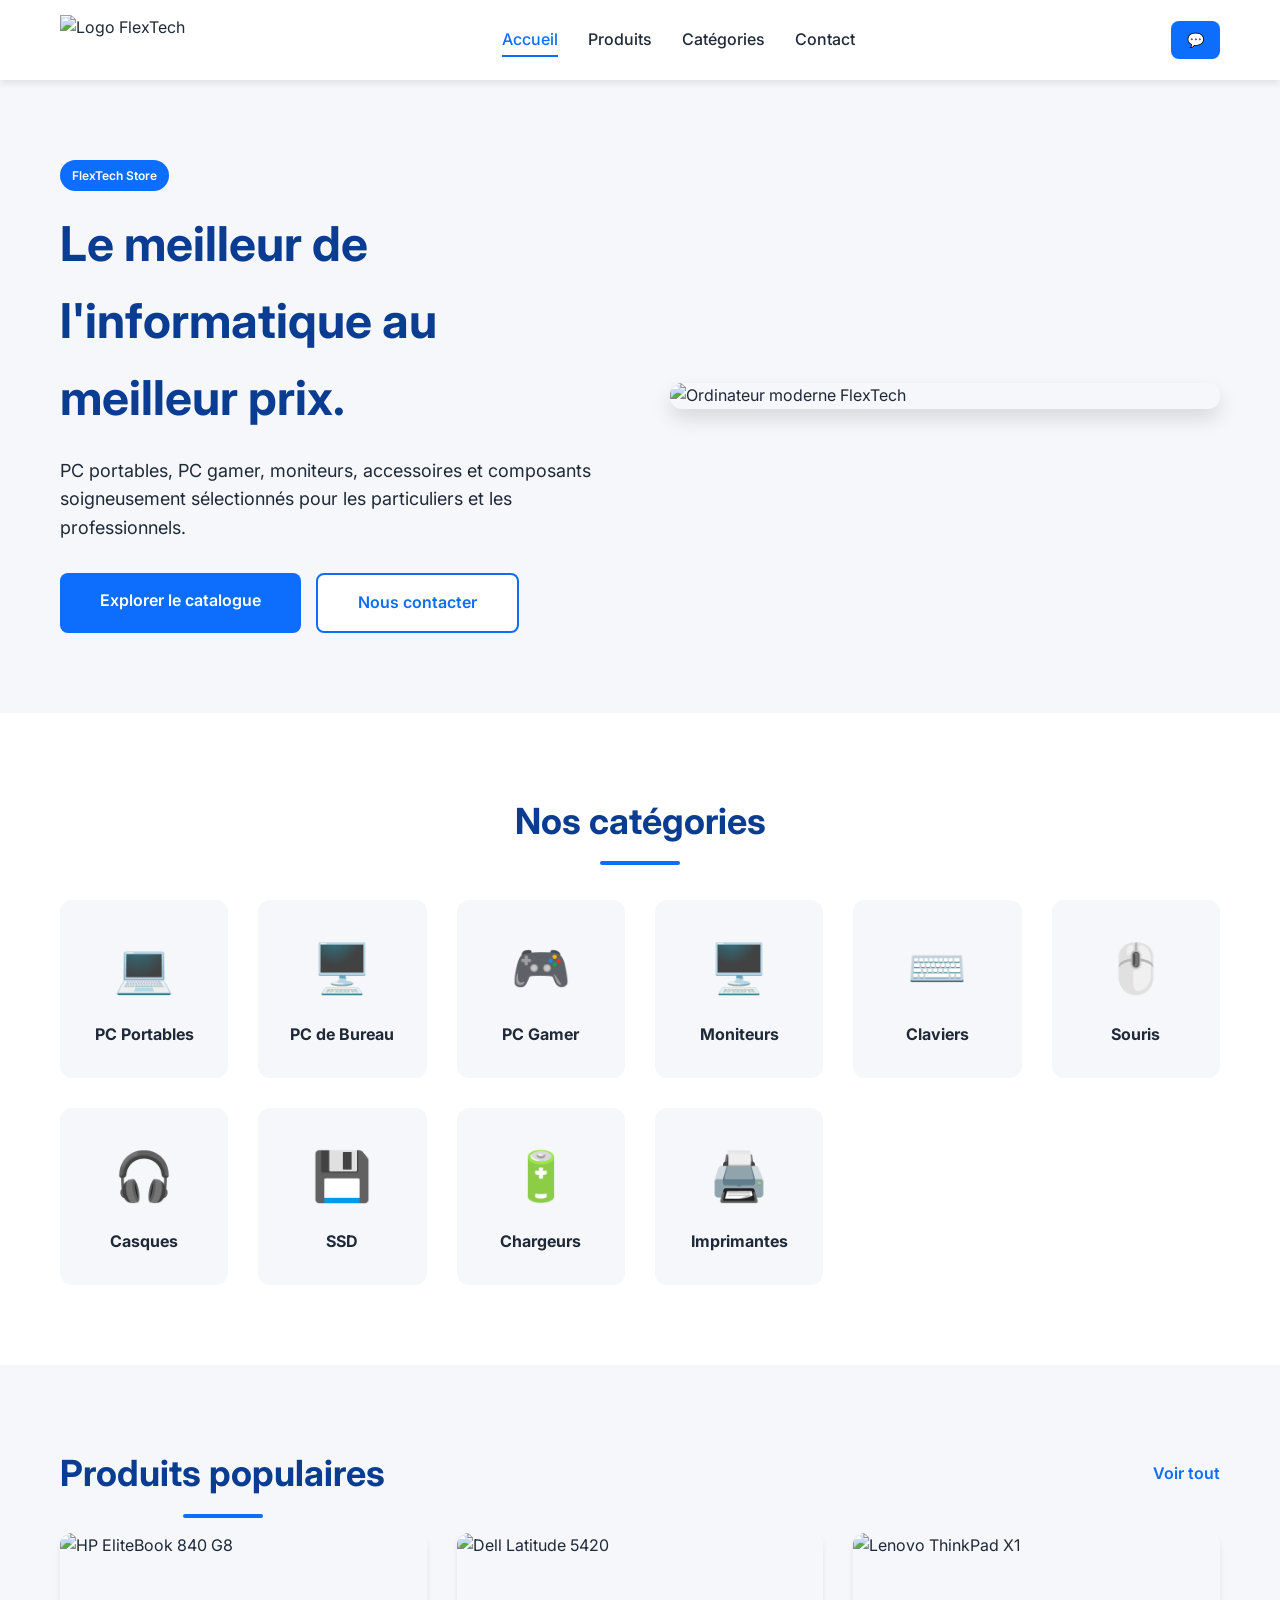
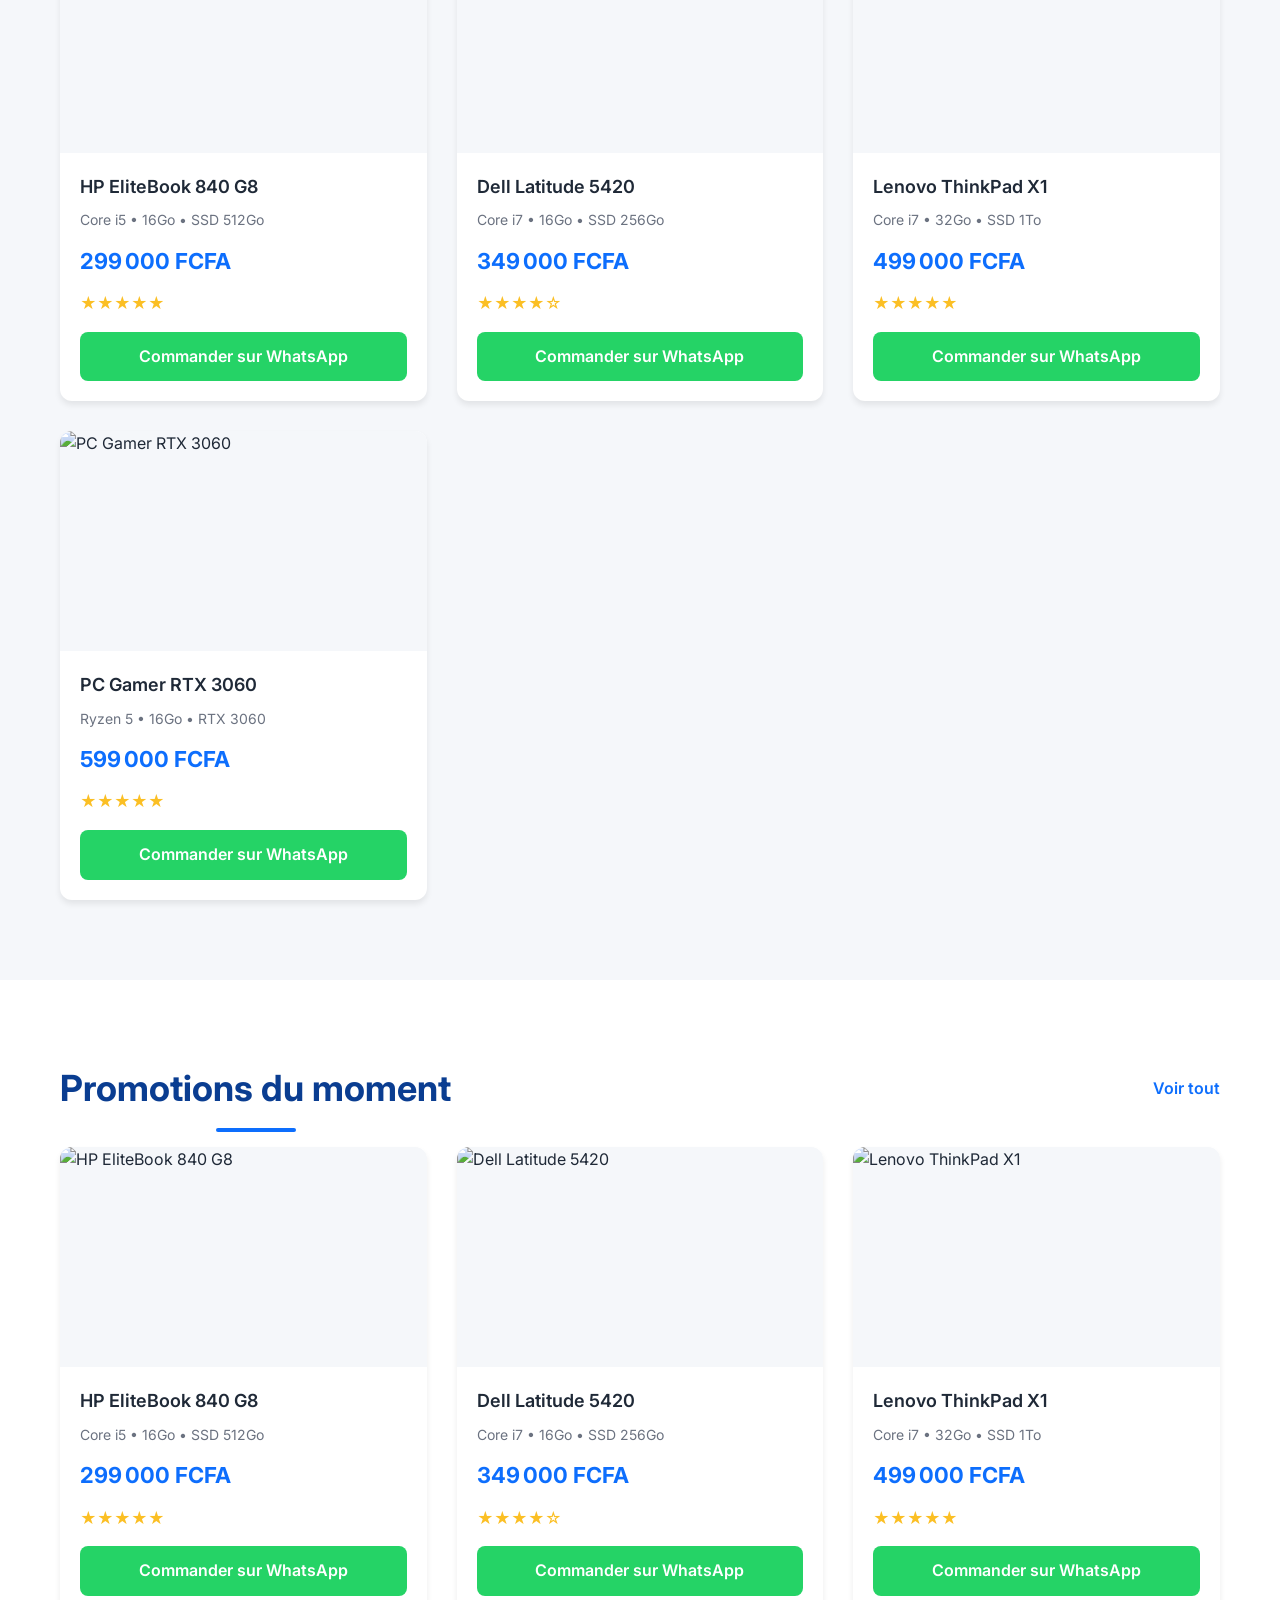
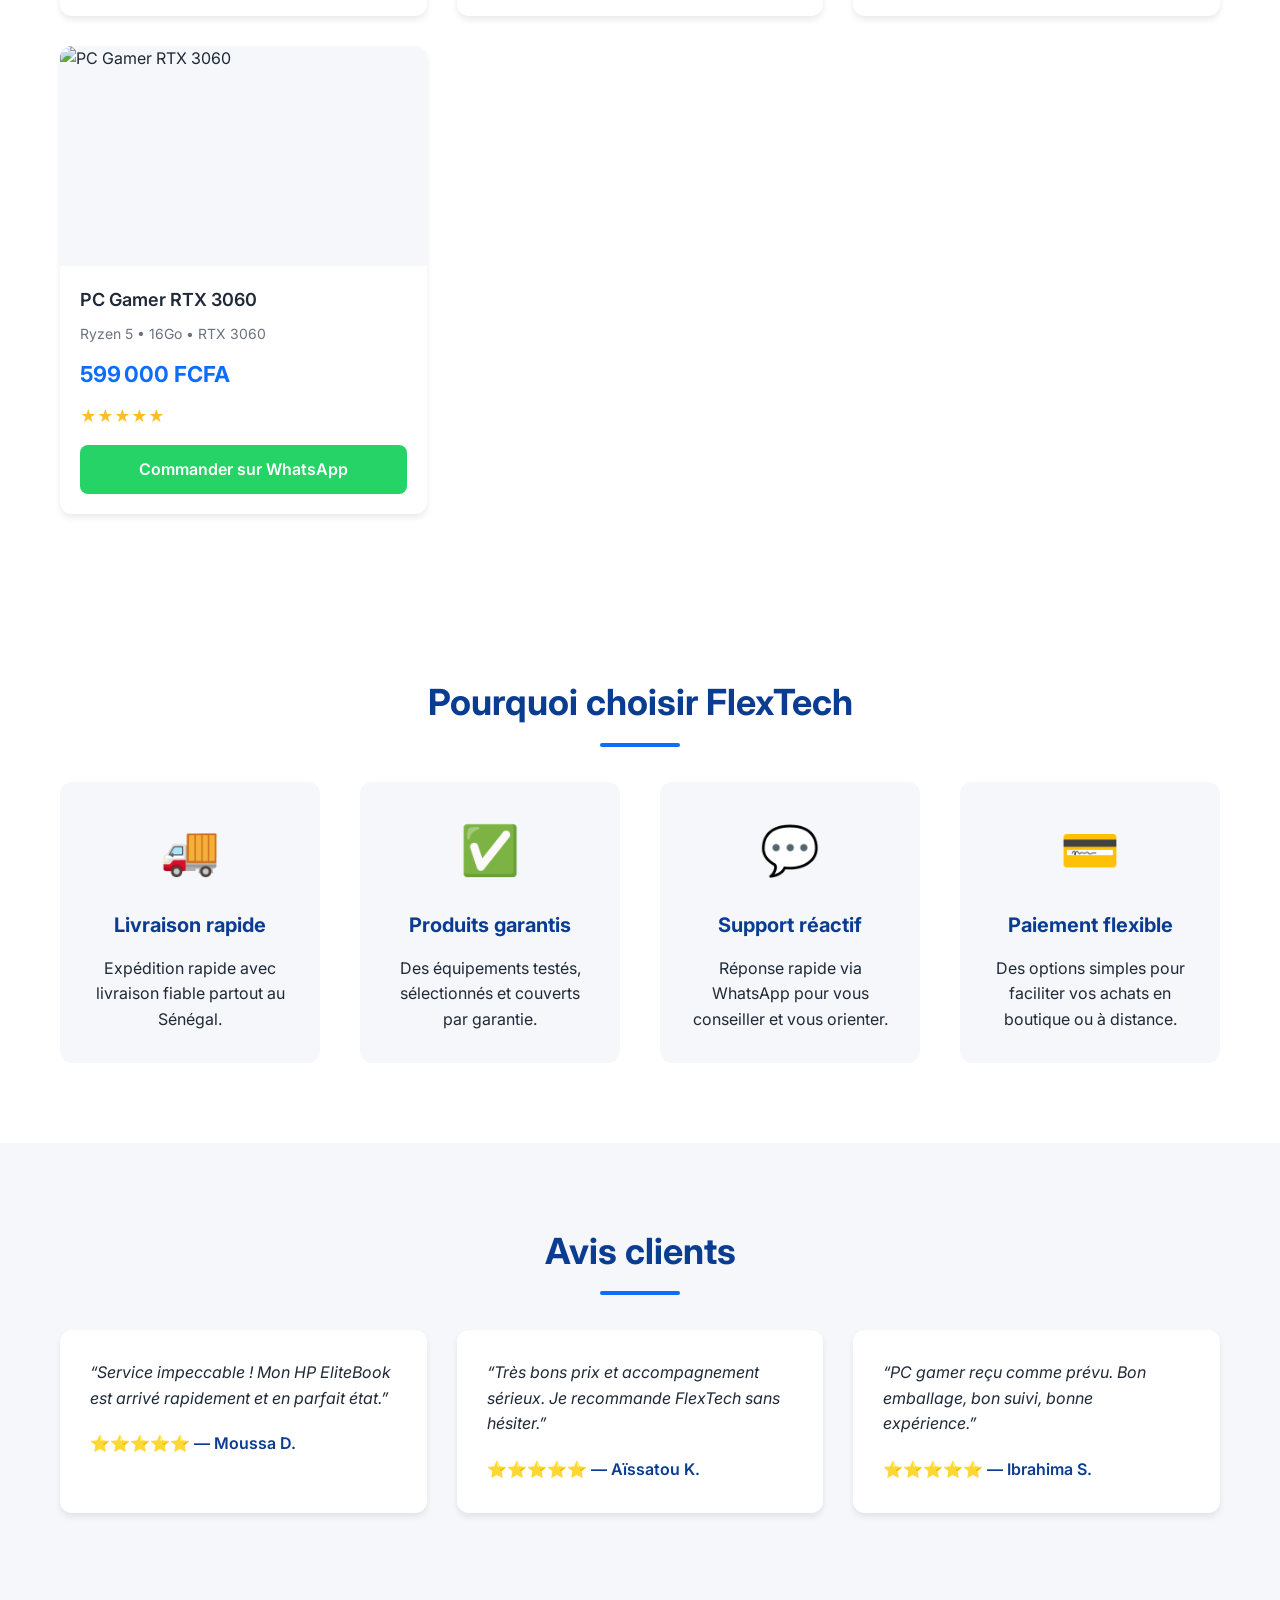
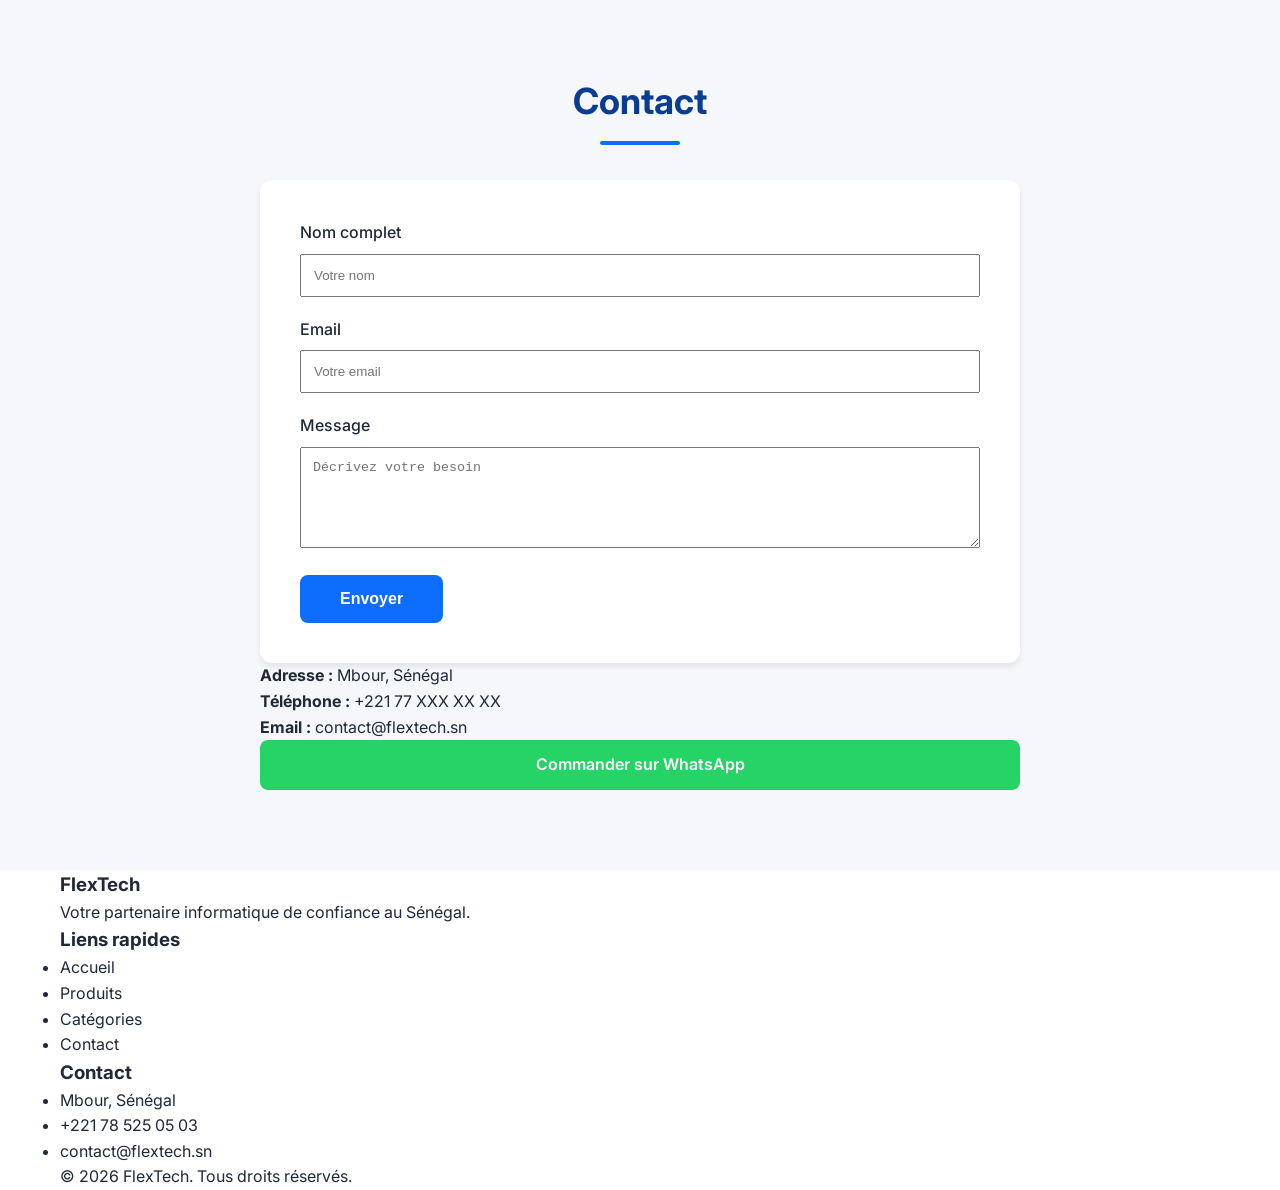
==== commit a13e9890: "Update contact phone number in index.html" ====
--- a/index.html
+++ b/index.html
@@ -198,7 +198,7 @@
           <h3>Contact</h3>
           <ul>
             <li>Mbour, Sénégal</li>
-            <li>+221 77 XXX XX XX</li>
+            <li>+221 78 525 05 03</li>
             <li>contact@flextech.sn</li>
           </ul>
         </div>
--- a/assets/css/style.css
+++ b/assets/css/style.css
@@ -2,18 +2,22 @@
    FLEXTECH TEMPLATE - Styles Principaux
    ======================================== */
 
-/* --- Variables CSS (Charte graphique) --- */
 :root {
   --primary-blue: #0D6EFD;
   --dark-blue: #0A3D91;
   --white: #FFFFFF;
   --light-gray: #F5F7FA;
   --text-color: #1F2937;
+  --gray-200: #E5E7EB;
+  --gray-300: #D1D5DB;
+  --gray-600: #6B7280;
+  --success: #25D366;
   --font-titles: 'Poppins', sans-serif;
   --font-body: 'Inter', sans-serif;
   --transition: all 0.3s ease;
-  --shadow: 0 4px 6px rgba(0, 0, 0, 0.1);
-  --shadow-hover: 0 10px 20px rgba(0, 0, 0, 0.15);
+  --shadow: 0 4px 6px rgba(0, 0, 0, 0.08);
+  --shadow-hover: 0 10px 20px rgba(0, 0, 0, 0.12);
+  --radius: 12px;
 }
 
 /* --- Reset & Base --- */
@@ -34,13 +38,6 @@
   line-height: 1.6;
 }
 
-/* --- Typographie --- */
-h1, h2, h3, h4, h5, h6 {
-  font-family: var(--font-titles);
-  font-weight: 600;
-  line-height: 1.3;
-}
-
 a {
   text-decoration: none;
   color: inherit;
@@ -53,7 +50,6 @@
   display: block;
 }
 
-/* --- Container --- */
 .container {
   max-width: 1200px;
   margin: 0 auto;
@@ -69,15 +65,25 @@
   z-index: 1000;
 }
 
-.header .container {
+.header-inner {
   display: flex;
   justify-content: space-between;
   align-items: center;
   padding: 15px 20px;
+  gap: 15px;
 }
 
 .logo img {
   height: 50px;
+}
+
+.menu-toggle {
+  display: none;
+  background: none;
+  border: none;
+  font-size: 28px;
+  cursor: pointer;
+  color: var(--text-color);
 }
 
 .nav ul {
@@ -93,7 +99,8 @@
   position: relative;
 }
 
-.nav a:hover {
+.nav a:hover,
+.nav a.active {
   color: var(--primary-blue);
 }
 
@@ -108,44 +115,52 @@
   transition: var(--transition);
 }
 
-.nav a:hover::after {
+.nav a:hover::after,
+.nav a.active::after {
   width: 100%;
 }
 
 .cart-icon {
-  position: relative;
-  font-size: 24px;
-  color: var(--text-color);
+  background-color: var(--primary-blue);
+  color: var(--white);
+  padding: 8px 16px;
+  border-radius: 8px;
+  font-weight: 600;
+  font-size: 14px;
+}
+
+.cart-icon:hover {
+  background-color: var(--dark-blue);
 }
 
 .cart-count {
-  position: absolute;
-  top: -8px;
-  right: -8px;
-  background-color: var(--primary-blue);
-  color: var(--white);
-  font-size: 12px;
-  width: 20px;
-  height: 20px;
-  border-radius: 50%;
-  display: flex;
-  align-items: center;
-  justify-content: center;
-}
-
-/* --- Hero Section --- */
+  display: none;
+}
+
+/* --- Hero --- */
 .hero {
   background-color: var(--light-gray);
   padding: 80px 0;
 }
 
-.hero .container {
+.hero-grid {
   display: grid;
   grid-template-columns: 1fr 1fr;
   gap: 60px;
   align-items: center;
 }
 
+.hero-badge {
+  display: inline-block;
+  background-color: var(--primary-blue);
+  color: var(--white);
+  padding: 6px 12px;
+  border-radius: 20px;
+  font-size: 12px;
+  font-weight: 600;
+  margin-bottom: 15px;
+}
+
 .hero-content h1 {
   font-size: 48px;
   margin-bottom: 20px;
@@ -158,6 +173,12 @@
   color: var(--text-color);
 }
 
+.hero-actions {
+  display: flex;
+  gap: 15px;
+  flex-wrap: wrap;
+}
+
 .btn-primary {
   display: inline-block;
   background-color: var(--primary-blue);
@@ -177,8 +198,27 @@
   box-shadow: var(--shadow-hover);
 }
 
+.btn-secondary {
+  display: inline-block;
+  background-color: var(--white);
+  color: var(--primary-blue);
+  padding: 15px 40px;
+  border-radius: 8px;
+  font-weight: 600;
+  font-size: 16px;
+  border: 2px solid var(--primary-blue);
+  transition: var(--transition);
+}
+
+.btn-secondary:hover {
+  background-color: var(--primary-blue);
+  color: var(--white);
+  transform: translateY(-3px);
+  box-shadow: var(--shadow-hover);
+}
+
 .hero-image img {
-  border-radius: 12px;
+  border-radius: var(--radius);
   box-shadow: var(--shadow-hover);
 }
 
@@ -207,11 +247,38 @@
   border-radius: 2px;
 }
 
+.section-head {
+  display: flex;
+  justify-content: space-between;
+  align-items: center;
+  margin-bottom: 30px;
+}
+
+.section-head .section-title {
+  margin-bottom: 0;
+}
+
+.section-link {
+  color: var(--primary-blue);
+  font-weight: 600;
+}
+
+.section-link:hover {
+  color: var(--dark-blue);
+}
+
+.page-hero {
+  background-color: var(--light-gray);
+  padding: 60px 0;
+  text-align: center;
+}
+
+.page-subtitle {
+  font-size: 18px;
+  color: var(--gray-600);
+}
+
 /* --- Categories --- */
-.categories {
-  background-color: var(--white);
-}
-
 .categories-grid {
   display: grid;
   grid-template-columns: repeat(auto-fit, minmax(150px, 1fr));
@@ -222,7 +289,7 @@
   text-align: center;
   padding: 30px 20px;
   background-color: var(--light-gray);
-  border-radius: 12px;
+  border-radius: var(--radius);
   transition: var(--transition);
   cursor: pointer;
 }
@@ -233,8 +300,9 @@
   background-color: var(--white);
 }
 
-.category-icon {
+.category-card span {
   font-size: 48px;
+  display: block;
   margin-bottom: 15px;
 }
 
@@ -256,7 +324,7 @@
 
 .product-card {
   background-color: var(--white);
-  border-radius: 12px;
+  border-radius: var(--radius);
   overflow: hidden;
   box-shadow: var(--shadow);
   transition: var(--transition);
@@ -300,7 +368,7 @@
 
 .product-specs {
   font-size: 14px;
-  color: #6B7280;
+  color: var(--gray-600);
   margin-bottom: 12px;
 }
 
@@ -320,7 +388,7 @@
   display: block;
   width: 100%;
   padding: 12px;
-  background-color: #25D366;
+  background-color: var(--success);
   color: var(--white);
   text-align: center;
   border-radius: 8px;
@@ -333,14 +401,9 @@
   transform: translateY(-2px);
 }
 
-/* --- Promotions --- */
-.promotions {
-  background-color: var(--white);
-}
-
-/* --- Why Choose Us --- */
+/* --- Why Us --- */
 .why-us {
-  background-color: var(--light-gray);
+  background-color: var(--white);
 }
 
 .why-us-grid {
@@ -352,14 +415,12 @@
 .why-us-card {
   text-align: center;
   padding: 30px;
-  background-color: var(--white);
-  border-radius: 12px;
-  box-shadow: var(--shadow);
+  background-color: var(--light-gray);
+  border-radius: var(--radius);
 }
 
 .why-us-icon {
   font-size: 48px;
-  color: var(--primary-blue);
   margin-bottom: 20px;
 }
 
@@ -371,7 +432,7 @@
 
 /* --- Testimonials --- */
 .testimonials {
-  background-color: var(--white);
+  background-color: var(--light-gray);
 }
 
 .testimonials-grid {
@@ -381,9 +442,10 @@
 }
 
 .testimonial-card {
-  background-color: var(--light-gray);
+  background-color: var(--white);
   padding: 30px;
-  border-radius: 12px;
+  border-radius: var(--radius);
+  box-shadow: var(--shadow);
 }
 
 .testimonial-text {
@@ -402,14 +464,14 @@
   background-color: var(--light-gray);
 }
 
-.contact .container {
-  max-width: 600px;
+.contact-wrap {
+  max-width: 800px;
 }
 
 .contact-form {
   background-color: var(--white);
   padding: 40px;
-  border-radius: 12px;
+  border-radius: var(--radius);
   box-shadow: var(--shadow);
 }
 
@@ -427,157 +489,4 @@
 .form-group textarea {
   width: 100%;
   padding: 12px;
-  border: 2px solid #E5E7EB;
-  border-radius: 8px;
-  font-family: var(--font-body);
-  font-size: 16px;
-  transition: var(--transition);
-}
-
-.form-group input:focus,
-.form-group textarea:focus {
-  outline: none;
-  border-color: var(--primary-blue);
-}
-
-/* --- Footer --- */
-.footer {
-  background-color: var(--dark-blue);
-  color: var(--white);
-  padding: 60px 0 30px;
-}
-
-.footer-grid {
-  display: grid;
-  grid-template-columns: repeat(auto-fit, minmax(200px, 1fr));
-  gap: 40px;
-  margin-bottom: 40px;
-}
-
-.footer h3 {
-  font-size: 20px;
-  margin-bottom: 20px;
-}
-
-.footer ul {
-  list-style: none;
-}
-
-.footer ul li {
-  margin-bottom: 12px;
-}
-
-.footer a {
-  color: #D1D5DB;
-}
-
-.footer a:hover {
-  color: var(--white);
-}
-
-.footer-bottom {
-  text-align: center;
-  padding-top: 30px;
-  border-top: 1px solid rgba(255, 255, 255, 0.1);
-  color: #9CA3AF;
-}
-
-/* --- Animations --- */
-.fade-in {
-  opacity: 0;
-  transform: translateY(30px);
-  transition: opacity 0.6s ease, transform 0.6s ease;
-}
-
-.fade-in.visible {
-  opacity: 1;
-  transform: translateY(0);
-}
-
-/* --- Responsive Mobile --- */
-@media (max-width: 768px) {
-  .hero .container {
-    grid-template-columns: 1fr;
-    text-align: center;
-  }
-  
-  .hero-content h1 {
-    font-size: 32px;
-  }
-  
-  .nav {
-    display: none;
-  }
-  
-  .section {
-    padding: 50px 0;
-  }
-  
-  .section-title {
-    font-size: 28px;
-  }
-}
-/* --- Product Detail --- */
-.product-detail {
-  display: grid;
-  grid-template-columns: 1fr 1fr;
-  gap: 50px;
-  align-items: center;
-}
-
-.product-detail-image {
-  background: var(--light-gray);
-  border-radius: 12px;
-  overflow: hidden;
-  box-shadow: var(--shadow);
-}
-
-.product-detail-image img {
-  width: 100%;
-  height: 100%;
-  object-fit: cover;
-}
-
-.product-detail-info h1 {
-  font-size: 38px;
-  margin-bottom: 15px;
-  color: var(--dark-blue);
-}
-
-.product-detail-info .product-specs {
-  font-size: 18px;
-  margin-bottom: 15px;
-}
-
-.product-detail-info .product-price {
-  font-size: 30px;
-  margin-bottom: 15px;
-}
-
-.product-detail-info p {
-  margin-bottom: 25px;
-}
-
-/* --- Contact Page --- */
-.contact-page {
-  background: var(--light-gray);
-}
-
-.contact-info {
-  margin-top: 40px;
-  padding: 30px;
-  background: var(--white);
-  border-radius: 12px;
-  box-shadow: var(--shadow);
-  text-align: center;
-}
-
-.contact-info p {
-  margin-bottom: 10px;
-}
-
-/* --- Small UI extras --- */
-.btn-whatsapp {
-  display: inline-block;
-  text-align: center;
-}
+  border: 2px solid var(--
--- a/assets/css/responsive.css
+++ b/assets/css/responsive.css
@@ -4,7 +4,7 @@
 
 /* Tablettes */
 @media (max-width: 992px) {
-  .hero .container,
+  .hero-grid,
   .product-detail {
     grid-template-columns: 1fr;
   }
@@ -25,22 +25,60 @@
 
 /* Mobile */
 @media (max-width: 768px) {
-  .header .container {
-    flex-wrap: wrap;
-    gap: 15px;
+  /* Header & menu */
+  .menu-toggle {
+    display: block;
   }
 
   .nav {
-    width: 100%;
+    position: fixed;
+    top: 0;
+    right: -100%;
+    width: 80%;
+    max-width: 320px;
+    height: 100vh;
+    background: var(--white);
+    box-shadow: -5px 0 15px rgba(0,0,0,0.1);
+    padding: 80px 20px 20px;
+    transition: right 0.3s ease;
+    z-index: 999;
+  }
+
+  .nav.nav-open {
+    right: 0;
   }
 
   .nav ul {
     flex-direction: column;
-    gap: 10px;
-    text-align: center;
-    padding-top: 10px;
+    gap: 20px;
   }
 
+  .nav a {
+    font-size: 18px;
+  }
+
+  body.nav-mobile-open::after {
+    content: '';
+    position: fixed;
+    inset: 0;
+    background: rgba(0,0,0,0.5);
+    z-index: 998;
+  }
+
+  .header-inner {
+    padding: 12px 15px;
+  }
+
+  .logo img {
+    height: 42px;
+  }
+
+  .cart-icon {
+    padding: 6px 12px;
+    font-size: 13px;
+  }
+
+  /* Hero */
   .hero {
     padding: 60px 0;
   }
@@ -53,11 +91,17 @@
     font-size: 16px;
   }
 
-  .btn-primary {
-    width: 100%;
-    max-width: 320px;
+  .hero-actions {
+    flex-direction: column;
   }
 
+  .btn-primary,
+  .btn-secondary {
+    width: 100%;
+    max-width: 100%;
+  }
+
+  /* Sections */
   .section {
     padding: 50px 0;
   }
@@ -65,6 +109,12 @@
   .section-title {
     font-size: 28px;
     margin-bottom: 40px;
+  }
+
+  .section-head {
+    flex-direction: column;
+    gap: 15px;
+    text-align: center;
   }
 
   .categories-grid,
@@ -85,6 +135,10 @@
 
   .product-detail-info .product-price {
     font-size: 24px;
+  }
+
+  .page-hero {
+    padding: 40px 0;
   }
 }
 
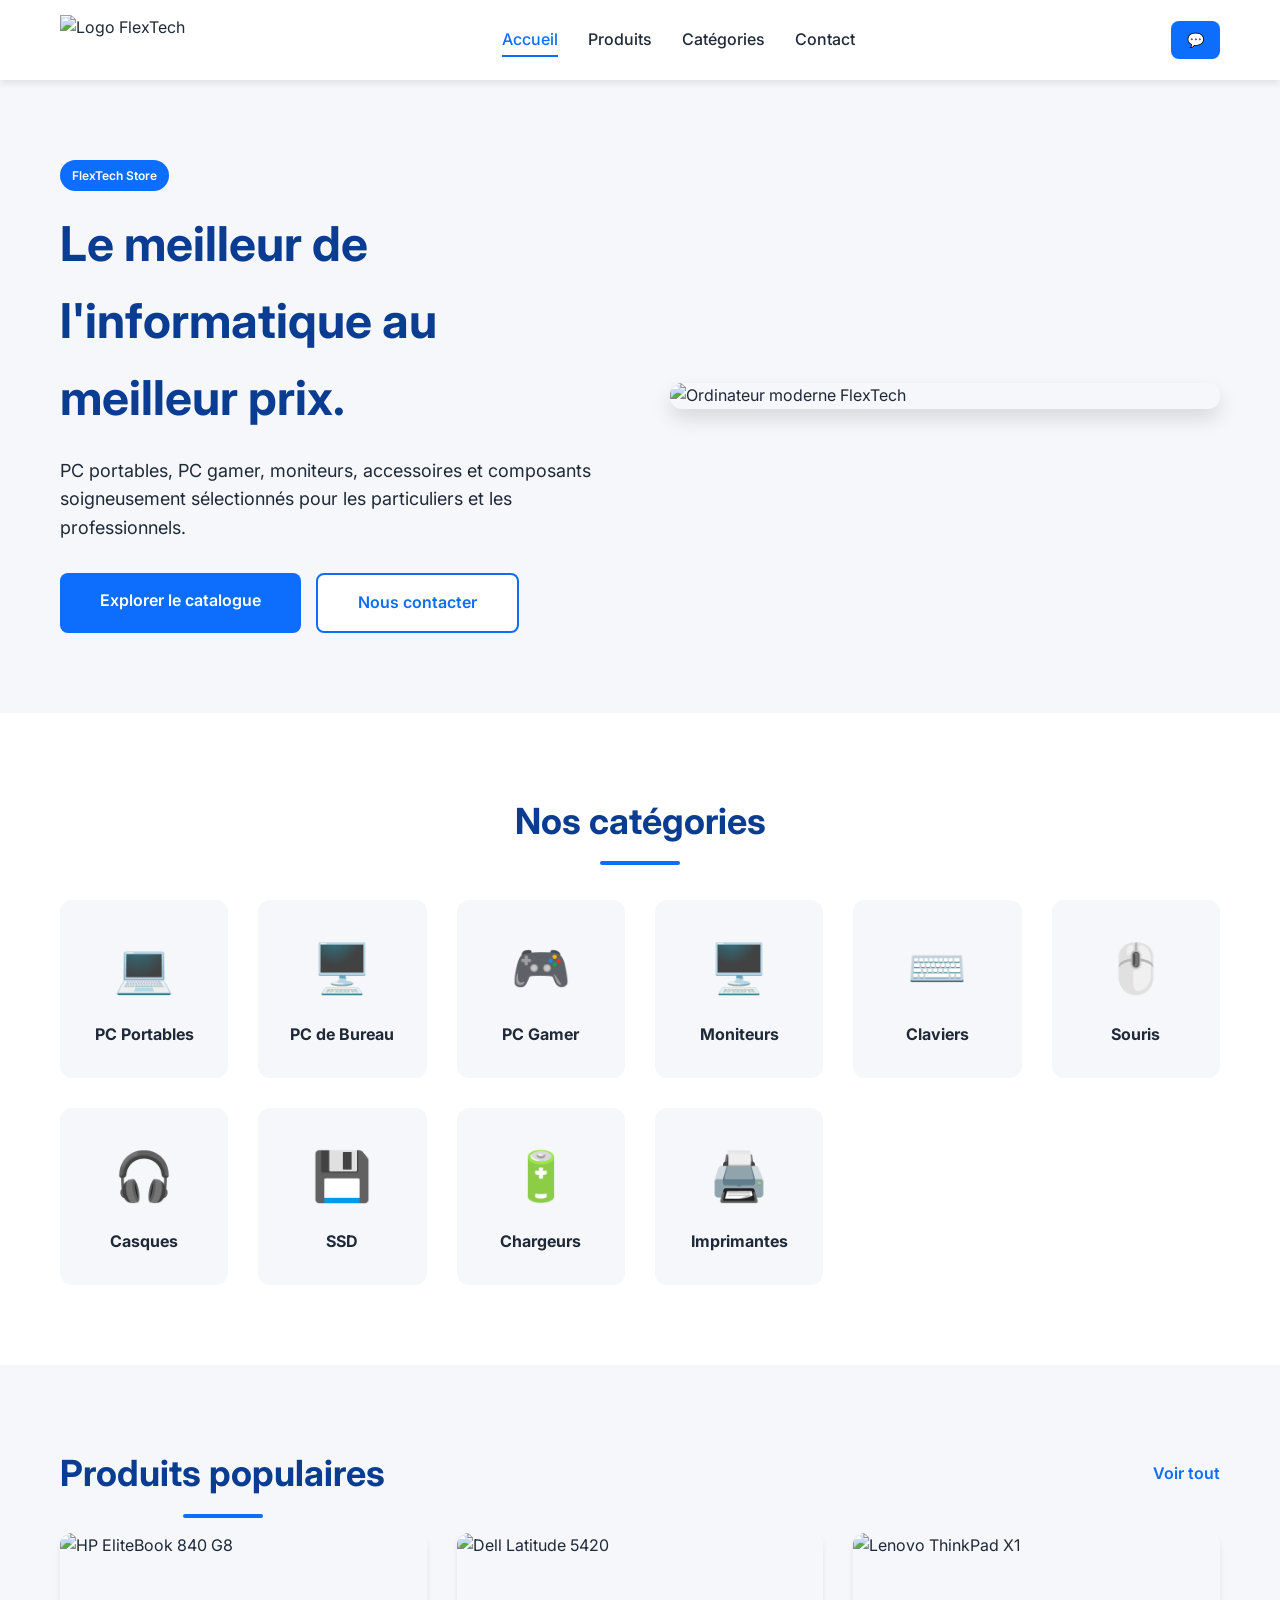
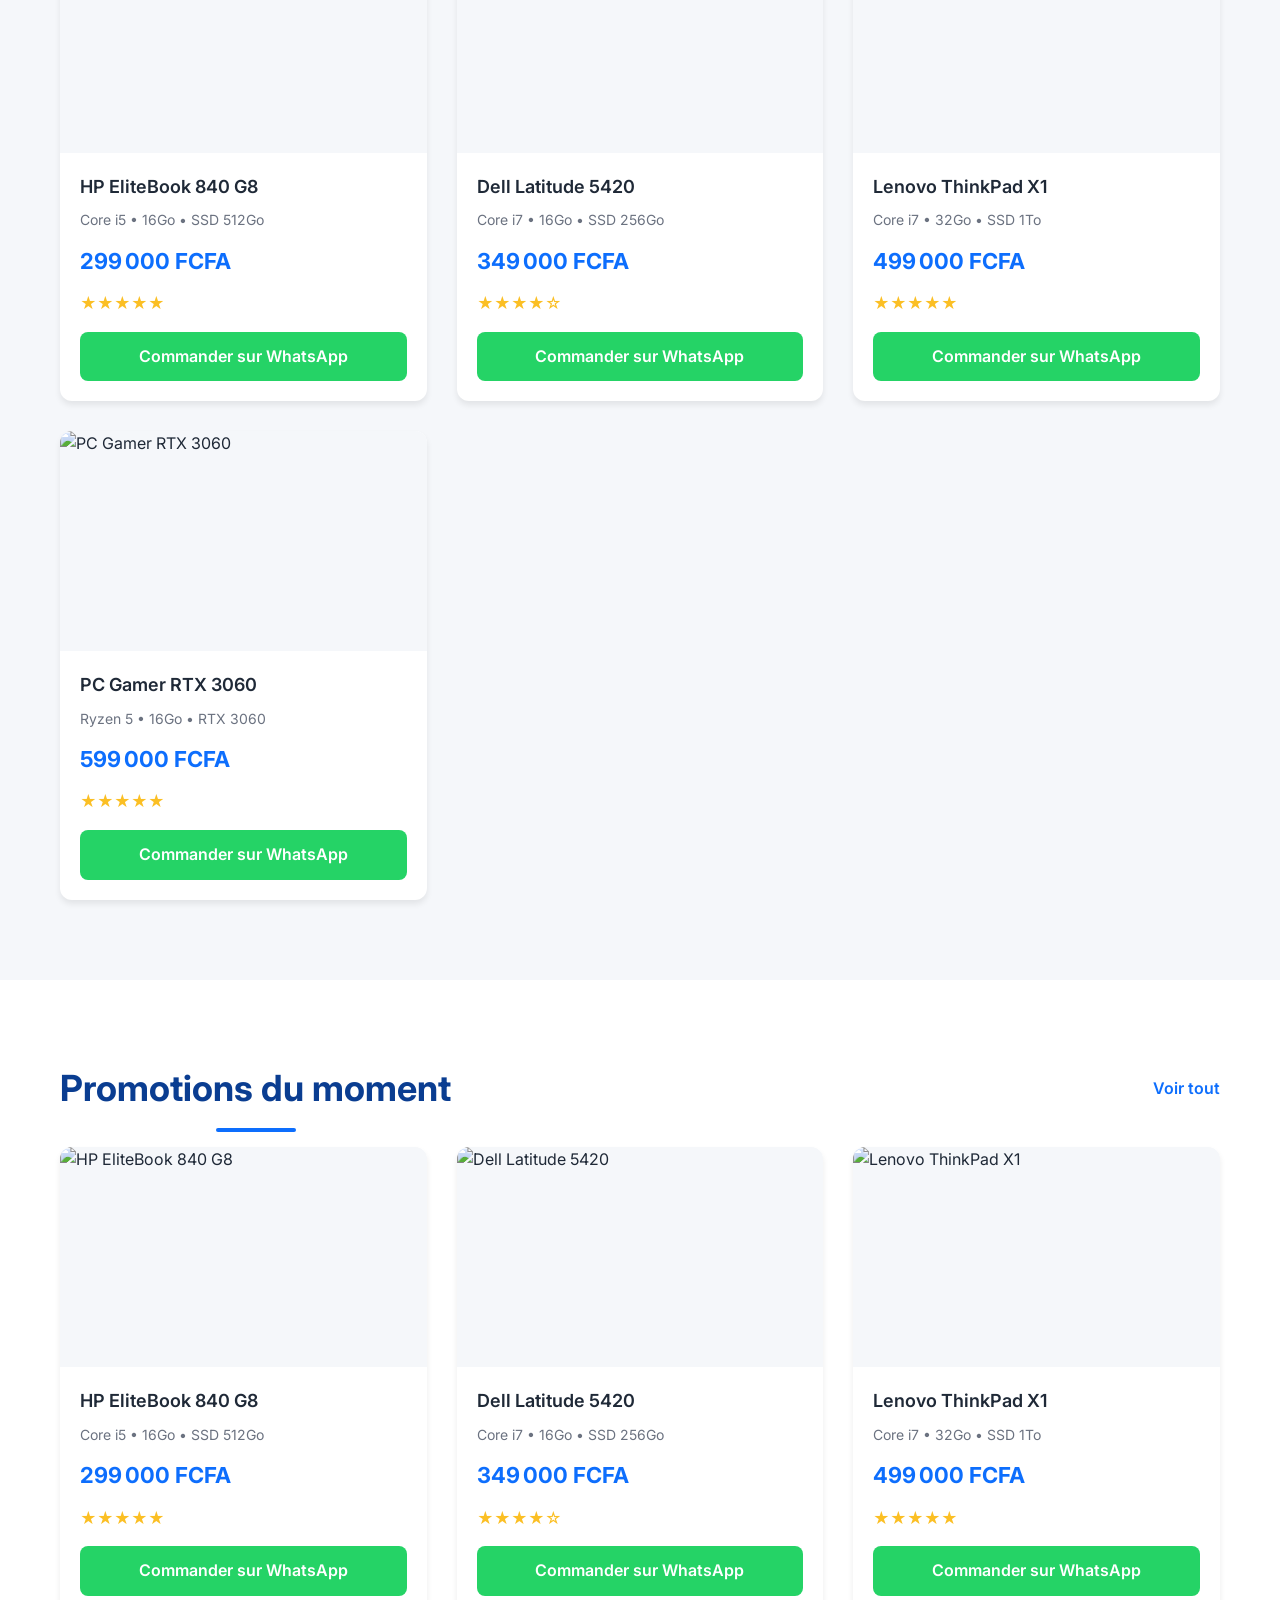
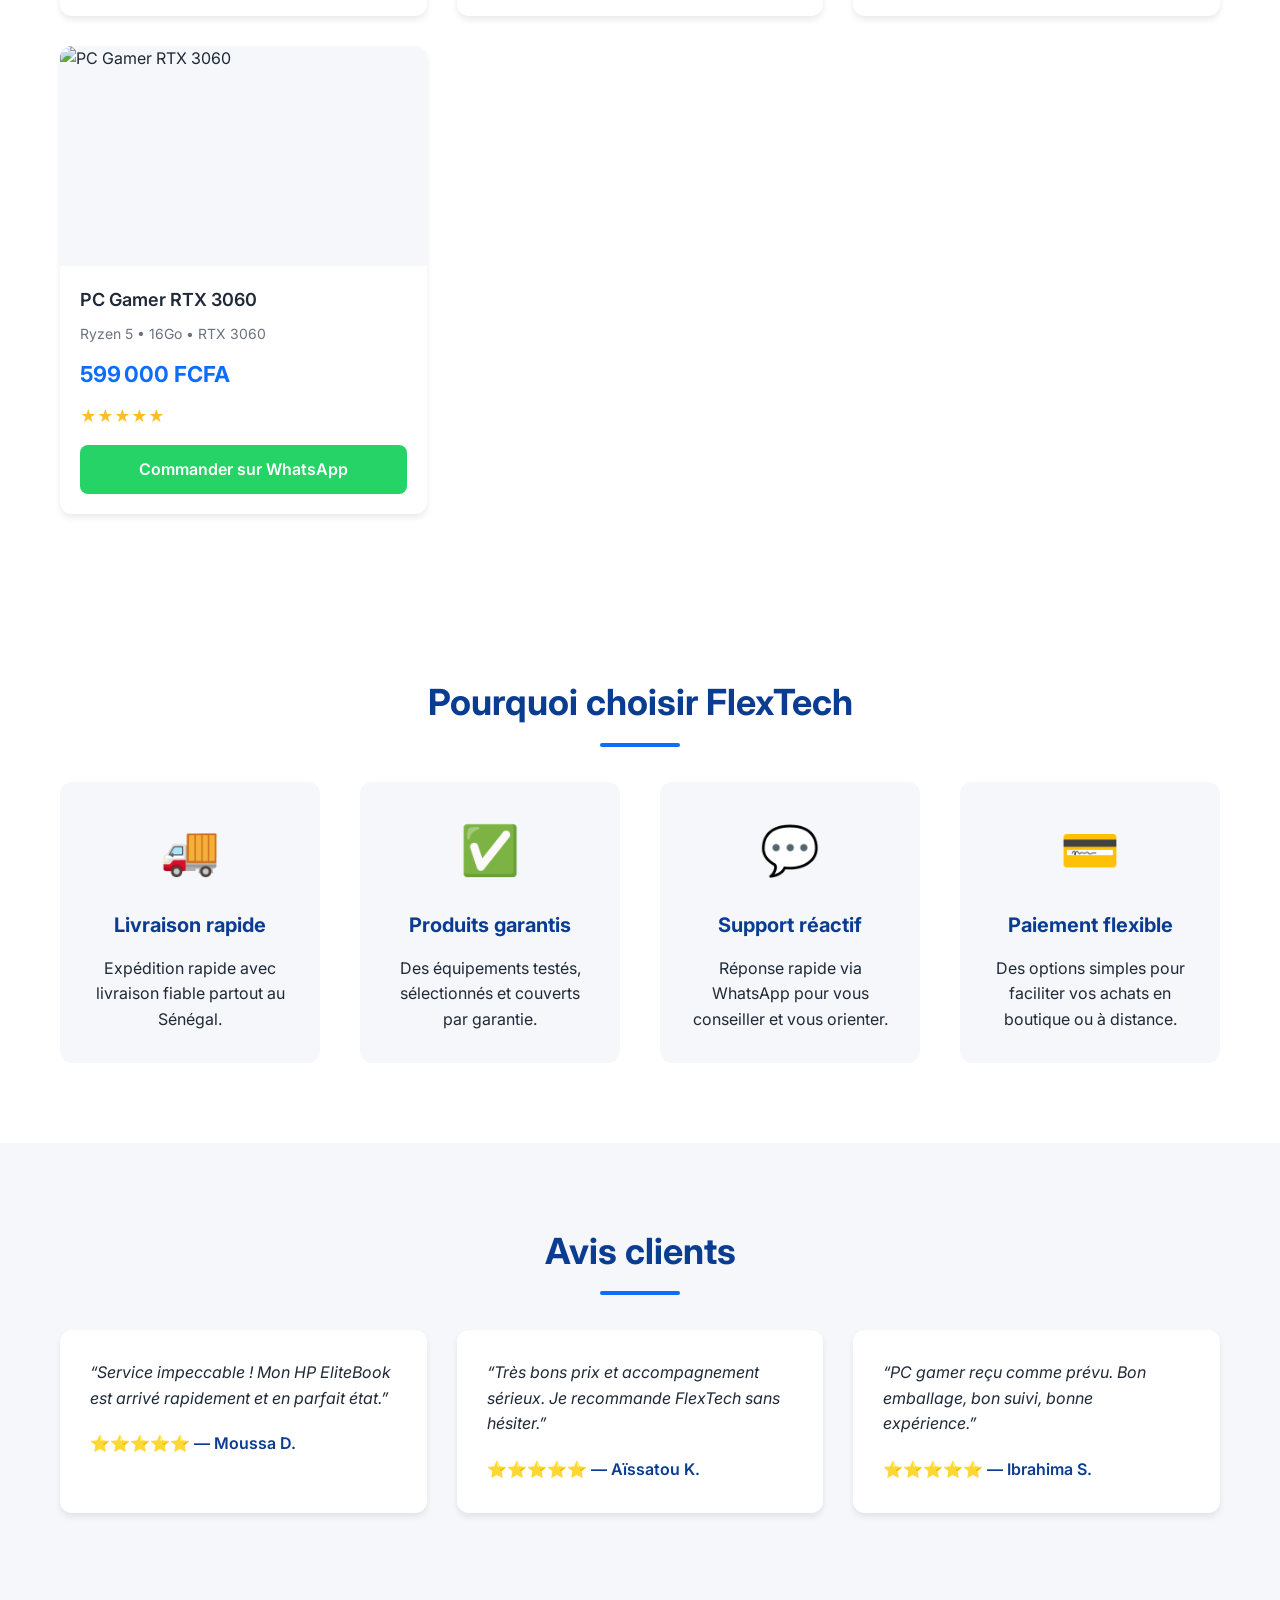
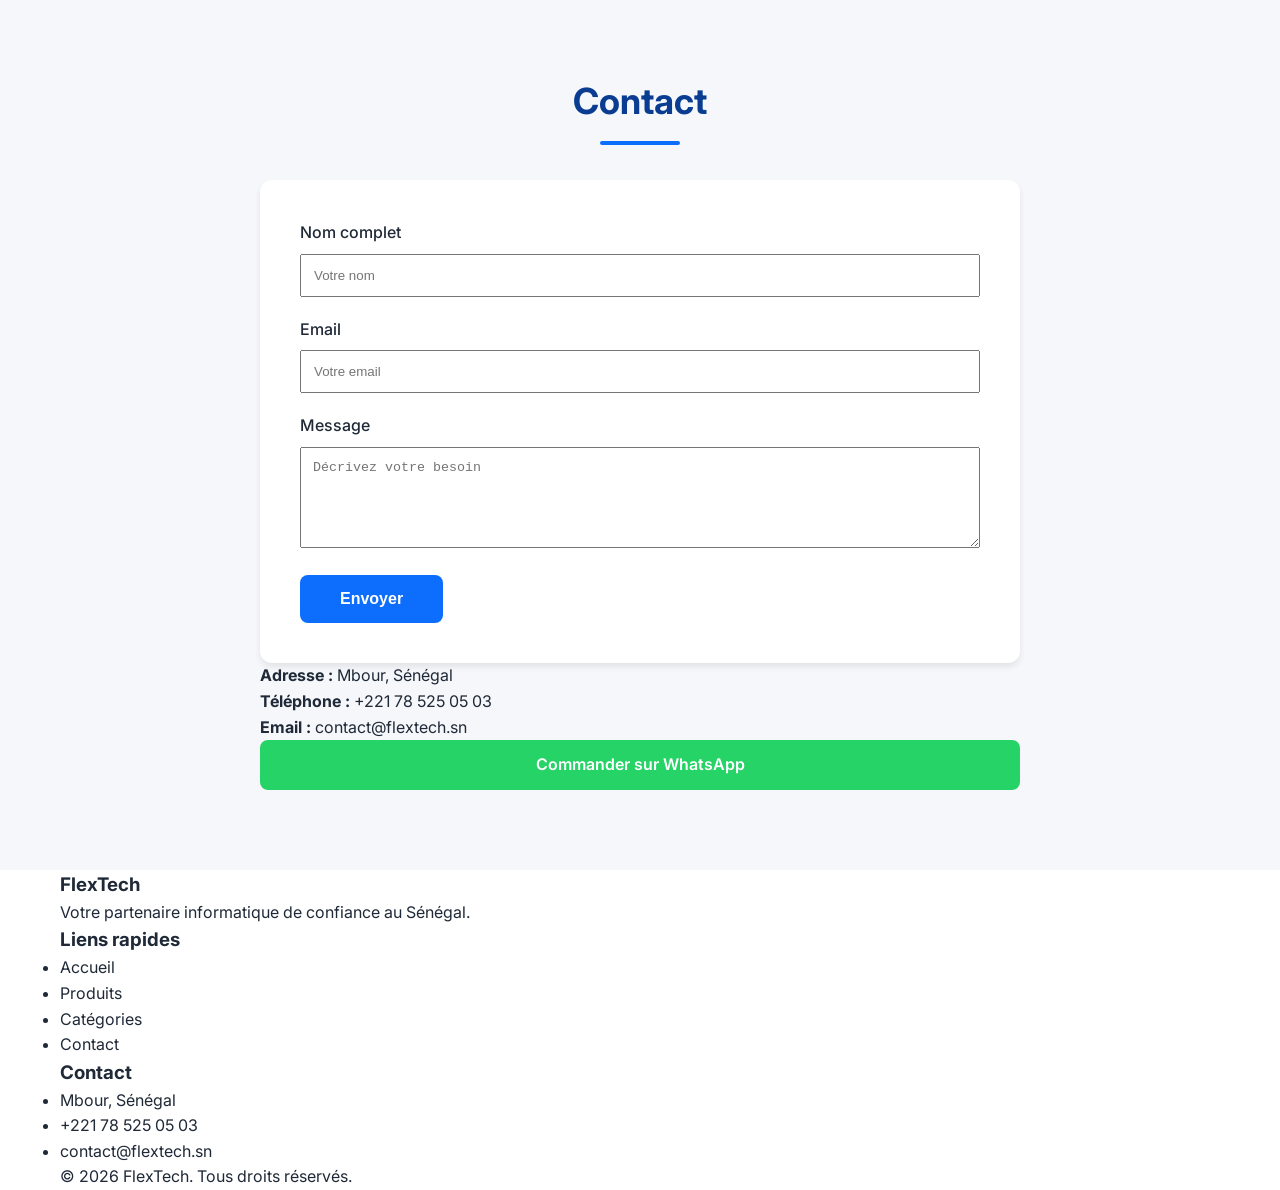
==== commit 1d8f0afc: "Update WhatsApp contact information in index.html" ====
--- a/index.html
+++ b/index.html
@@ -37,7 +37,7 @@
         </ul>
       </nav>
 
-      <a href="https://wa.me/221770000000" class="cart-icon" target="_blank" rel="noopener">
+      <a href="https://wa.me/221785250503" class="cart-icon" target="_blank" rel="noopener">
         💬
         <span class="cart-count">WhatsApp</span>
       </a>
@@ -170,9 +170,9 @@
 
         <div class="contact-info fade-in">
           <p><strong>Adresse :</strong> Mbour, Sénégal</p>
-          <p><strong>Téléphone :</strong> +221 77 XXX XX XX</p>
+          <p><strong>Téléphone :</strong> +221 78 525 05 03</p>
           <p><strong>Email :</strong> contact@flextech.sn</p>
-          <a href="https://wa.me/221770000000" class="btn-whatsapp" target="_blank" rel="noopener">Commander sur WhatsApp</a>
+          <a href="https://wa.me/221785250503" class="btn-whatsapp" target="_blank" rel="noopener">Commander sur WhatsApp</a>
         </div>
       </div>
     </section>
